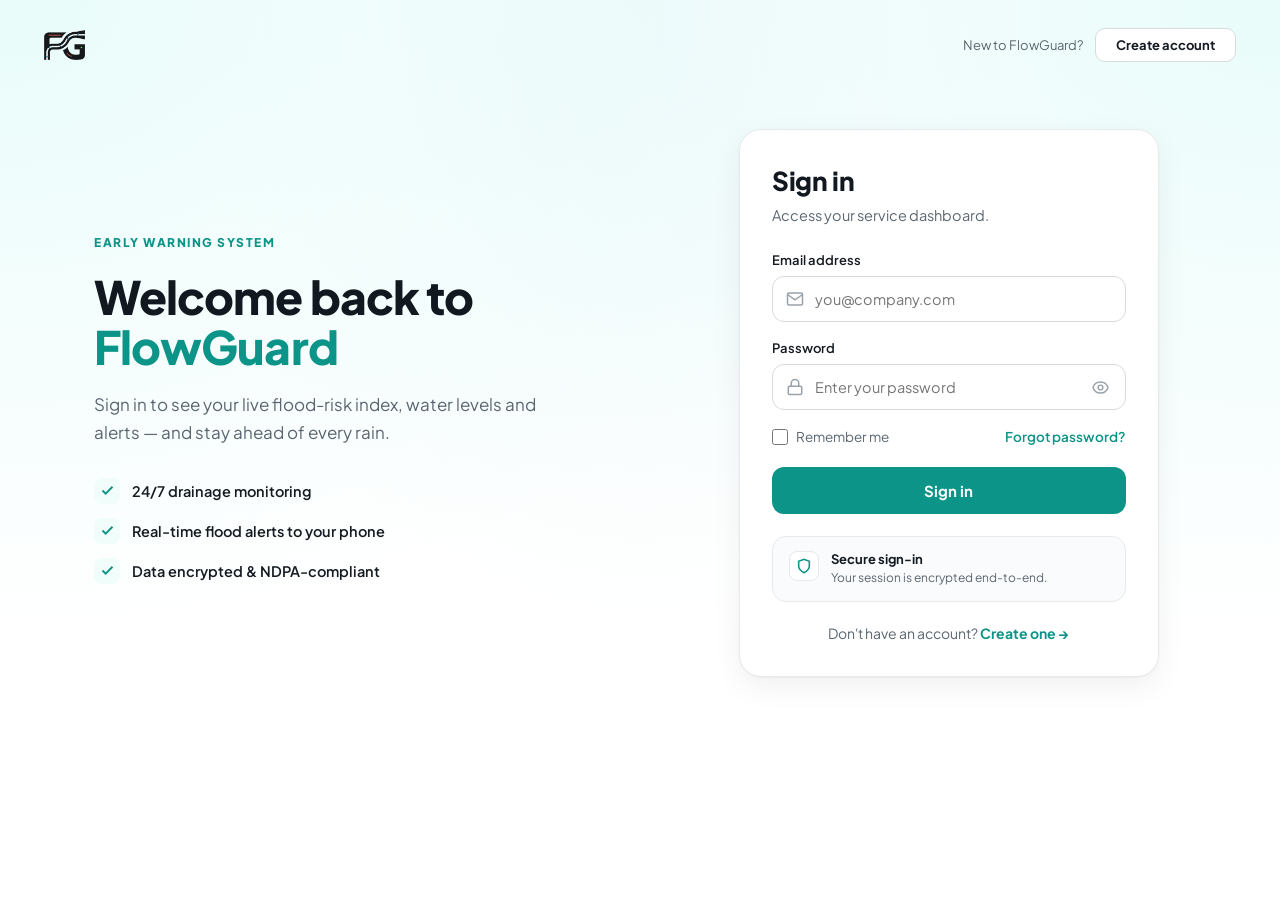
==== field/index.html @ f2ccab37 "Field: proper in-portal modal for add/manage member and job decline (no native prompts)" ====
<!DOCTYPE html>
<html lang="en">
<head>
<meta charset="UTF-8">
<meta name="viewport" content="width=device-width, initial-scale=1.0">
<title>FlowGuard — Service Provider Portal</title>
<meta name="robots" content="noindex">
<link rel="icon" type="image/png" sizes="32x32" href="../favicon-32.png">
<link rel="preconnect" href="https://fonts.googleapis.com">
<link rel="preconnect" href="https://fonts.gstatic.com" crossorigin>
<link href="https://fonts.googleapis.com/css2?family=Space+Grotesk:wght@400;500;600;700&family=Inter:wght@400;450;500;600&display=swap" rel="stylesheet">
<script>
  /* no-flash theme: apply saved/system theme before first paint */
  (function(){try{var t=localStorage.getItem('fg_field_theme')||'system';
    var dark=t==='dark'||(t==='system'&&window.matchMedia('(prefers-color-scheme:dark)').matches);
    document.documentElement.setAttribute('data-theme',dark?'dark':'light');}catch(_){document.documentElement.setAttribute('data-theme','light');}})();
</script>
<style>
  /* ── tokens: identical to the client portal (index.html :root); dark is the field-only addition ── */
  :root[data-theme="light"]{
    --bg:#ffffff;--surface:#ffffff;--surface-2:#f7fafb;--surface-3:#eef3f6;--line:#e2e9ed;--line-2:#d3dde2;
    --ink:#12222b;--ink-2:#4a626d;--ink-3:#6f8794;
    --brand:#0891b2;--brand-2:#06b6d4;--brand-deep:#0e5b6e;--brand-soft:#e0f5fa;
    --ok:#10b981;--ok-bg:#e6f7f1;--warn:#f59e0b;--warn-bg:#fef4e2;--alert:#ef4444;--alert-bg:#fdeceb;--lock:#9fb0bc;
    --r:20px;--rs:13px;--rx:9px;
    --sh:0 2px 4px rgba(18,34,43,.03),0 12px 32px rgba(18,34,43,.06);--sh-sm:0 1px 2px rgba(18,34,43,.05);
    --ff:'Inter',sans-serif;--ff-d:'Space Grotesk',sans-serif;
  }
  :root[data-theme="dark"]{
    --bg:#101216;--surface:#181b20;--surface-2:#121418;--surface-3:#242932;--line:#262a31;--line-2:#333842;
    --ink:#e8f0f3;--ink-2:#9fb4bf;--ink-3:#7f97a5;
    --brand:#0891b2;--brand-2:#06b6d4;--brand-deep:#0e5b6e;--brand-soft:#0d2b33;
    --ok:#10b981;--ok-bg:#0e2b22;--warn:#f59e0b;--warn-bg:#2e2410;--alert:#ef4444;--alert-bg:#2e1613;--lock:#5a6f7c;
    --r:20px;--rs:13px;--rx:9px;
    --sh:0 2px 4px rgba(0,0,0,.2),0 12px 32px rgba(0,0,0,.3);--sh-sm:0 1px 2px rgba(0,0,0,.3);
    --ff:'Inter',sans-serif;--ff-d:'Space Grotesk',sans-serif;
  }
  *{box-sizing:border-box;margin:0;padding:0}
  body{font-family:var(--ff);background:var(--bg);color:var(--ink);-webkit-font-smoothing:antialiased}
  a{color:inherit;text-decoration:none}
  .app{display:grid;grid-template-columns:224px 1fr;min-height:100vh}
  /* ── rail (client portal shell) ── */
  .rail{background:var(--surface);border-right:1px solid var(--line);display:flex;flex-direction:column;padding:20px 14px;gap:4px;position:sticky;top:0;height:100vh;overflow-y:auto;overflow-x:hidden}
  .rail-brand{display:flex;align-items:center;gap:10px;padding:2px 8px 16px}
  .rail-brand .logo{height:30px;width:auto;max-width:44px;object-fit:contain}
  .rail-brand .logo-dark{display:none}
  [data-theme="dark"] .rail-brand .logo-light{display:none}
  [data-theme="dark"] .rail-brand .logo-dark{display:block}
  .rail-brand .brand-name{font-family:var(--ff-d);font-size:16px;font-weight:600;letter-spacing:-.01em}
  .rail-brand .tag{font-size:9.5px;font-weight:700;letter-spacing:.06em;text-transform:uppercase;color:var(--brand);background:var(--brand-soft);padding:2px 6px;border-radius:6px;margin-left:auto}
  .nav-group{display:flex;flex-direction:column;gap:2px;margin-bottom:6px}
  .nav-heading{font-size:11px;font-weight:600;color:var(--ink-3);text-transform:uppercase;letter-spacing:.07em;padding:12px 12px 6px}
  .navbtn{display:flex;align-items:center;gap:12px;width:100%;padding:9px 12px;border-radius:10px;color:var(--ink-2);transition:.13s;cursor:pointer;border:none;background:none;text-align:left;font-family:var(--ff);font-size:13px;font-weight:500}
  .navbtn:hover:not(.locked){background:var(--surface-2);color:var(--ink)}
  .navbtn svg{width:19px;height:19px;flex-shrink:0}
  .navbtn .navlabel{white-space:nowrap}
  .navbtn.on{background:var(--brand);color:#fff}
  .navbtn.locked{color:var(--ink-3);cursor:not-allowed}
  .navbtn .lk{margin-left:auto;color:var(--lock);display:none}
  .navbtn.locked .lk{display:block}
  .rail-foot{margin-top:auto;display:flex;flex-direction:column;gap:4px;padding-top:12px;border-top:1px solid var(--line)}
  .rail-user{display:flex;align-items:center;gap:10px;width:100%;padding:8px 10px;border-radius:10px;border:none;background:none;cursor:pointer;text-align:left}
  .rail-user .me-av{width:32px;height:32px;border-radius:50%;background:var(--brand-deep);color:#fff;display:grid;place-items:center;font-family:var(--ff-d);font-weight:600;font-size:13px;flex-shrink:0}
  .rail-user .who{min-width:0}
  .rail-user .nm{font-size:13px;font-weight:600;color:var(--ink);white-space:nowrap;overflow:hidden;text-overflow:ellipsis}
  .rail-user .org{font-size:11px;color:var(--ink-3);white-space:nowrap;overflow:hidden;text-overflow:ellipsis}
  /* ── main + sticky header ── */
  .main{padding:0 40px 60px;width:100%;min-width:0}
  .top{position:sticky;top:0;z-index:20;display:flex;justify-content:space-between;align-items:center;gap:16px;padding:14px 40px;margin:0 -40px 22px;background:var(--surface);border-bottom:1px solid var(--line);min-height:62px}
  .top h1{font-family:var(--ff-d);font-size:18px;font-weight:600;letter-spacing:-.01em;line-height:1.2}
  .top .sub{color:var(--ink-3);font-size:12px;margin-top:2px}
  .top-actions{display:flex;align-items:center;gap:8px}
  .section-t{display:flex;align-items:center;justify-content:space-between;font-family:var(--ff-d);font-size:15px;font-weight:600;margin:24px 0 12px}
  .section-t:first-child{margin-top:0}
  /* ── buttons ── */
  .btn{display:inline-flex;align-items:center;gap:8px;padding:10px 18px;border:0;border-radius:100px;background:var(--brand);color:#fff;font-family:var(--ff-d);font-weight:600;font-size:14px;cursor:pointer;transition:.15s}
  .btn:hover:not(:disabled){background:var(--brand-deep)}
  .btn.ghost{background:var(--surface);border:1px solid var(--line-2);color:var(--ink-2)}
  .btn.ghost:hover{background:var(--surface-2)}
  .btn.sm{padding:7px 14px;font-size:12px}
  .btn:disabled{opacity:.6;cursor:not-allowed}
  /* ── cards / kpis ── */
  .card{background:var(--surface);border:1px solid var(--line);border-radius:var(--r);box-shadow:var(--sh);padding:22px;margin-bottom:16px}
  .card h3{font-family:var(--ff-d);font-size:16px;font-weight:600;margin-bottom:6px}
  .card p{color:var(--ink-2);font-size:14px;line-height:1.6}
  .kpi-row{display:grid;grid-template-columns:repeat(auto-fit,minmax(210px,1fr));gap:14px;margin-bottom:20px}
  .kpi-c{background:var(--surface);border:1px solid var(--line);border-radius:var(--r);padding:18px 20px;box-shadow:var(--sh-sm)}
  .kpi-top{display:flex;align-items:center;justify-content:space-between;margin-bottom:14px}
  .kpi-c .kl{color:var(--ink-3);font-size:11px;font-weight:600;text-transform:uppercase;letter-spacing:.05em}
  .kpi-ic{width:36px;height:36px;border-radius:10px;background:var(--surface-2);border:1px solid var(--line);display:grid;place-items:center;color:var(--brand);flex-shrink:0}
  .kpi-ic svg{width:18px;height:18px}
  .kpi-c .kn{font-family:var(--ff-d);font-size:34px;font-weight:700;letter-spacing:-.02em;line-height:1}
  .kpi-c .ks{font-size:12px;color:var(--ink-3);margin-top:8px}
  /* ── banner (pending) ── */
  .banner{display:flex;gap:12px;align-items:flex-start;background:var(--warn-bg);color:var(--warn);border:1px solid color-mix(in srgb,var(--warn) 30%,transparent);border-radius:var(--rs);padding:16px 18px;margin-bottom:22px;font-size:14px;line-height:1.5}
  .banner svg{width:20px;height:20px;flex-shrink:0;margin-top:1px}
  .banner b{display:block;margin-bottom:2px;color:var(--ink)}
  /* ── table ── */
  .tbl-wrap{overflow-x:auto;padding:0}
  .tbl{width:100%;border-collapse:collapse;font-size:13px}
  .tbl th{text-align:left;font-size:11px;font-weight:600;letter-spacing:.05em;text-transform:uppercase;color:var(--ink-3);padding:12px 16px;border-bottom:1px solid var(--line);white-space:nowrap}
  .tbl td{padding:13px 16px;border-bottom:1px solid var(--line);vertical-align:middle}
  .tbl tbody tr:last-child td{border-bottom:0}
  .tbl tbody tr.rowlink{cursor:pointer;transition:background .12s}
  .tbl tbody tr.rowlink:hover{background:var(--surface-2)}
  .tbl .nm{font-weight:600;color:var(--ink)}
  .tbl .ref{font-family:ui-monospace,Menlo,monospace;font-size:11px;color:var(--ink-3);margin-top:2px}
  .tbl .tbl-arrow{text-align:right;color:var(--brand);font-weight:600}
  .muted{color:var(--ink-3)}
  /* ── chips / pills ── */
  .chip{display:inline-flex;align-items:center;gap:5px;padding:3px 10px;border-radius:100px;font-size:11px;font-weight:600;white-space:nowrap}
  .chip .d{width:6px;height:6px;border-radius:50%;background:currentColor}
  .chip.ok{background:var(--ok-bg);color:var(--ok)}
  .chip.warn{background:var(--warn-bg);color:var(--warn)}
  .chip.alert{background:var(--alert-bg);color:var(--alert)}
  .chip.info{background:var(--brand-soft);color:var(--brand-deep)}
  .chip.neutral{background:var(--surface-3);color:var(--ink-2)}
  .pri{font-size:10.5px;font-weight:700;text-transform:uppercase;letter-spacing:.4px}
  /* ── segmented filter ── */
  .seg{display:inline-flex;gap:2px;padding:3px;background:var(--bg);border:1px solid var(--line);border-radius:11px;margin-bottom:16px}
  .seg button{border:0;background:transparent;color:var(--ink-3);font-size:13px;font-weight:600;padding:6px 14px;border-radius:8px;cursor:pointer;transition:.12s;font-family:var(--ff);white-space:nowrap}
  .seg button.on{background:var(--surface);color:var(--ink);box-shadow:var(--sh-sm)}
  /* ── empty/error state ── */
  .state{padding:50px 30px;text-align:center;color:var(--ink-3)}
  .state .ic{width:52px;height:52px;border-radius:16px;background:var(--bg);display:grid;place-items:center;margin:0 auto 16px}
  .state .ic svg{width:26px;height:26px;color:var(--ink-3)}
  .state b{display:block;font-family:var(--ff-d);font-size:16px;color:var(--ink);margin-bottom:6px}
  .state p{font-size:13px;max-width:340px;margin:0 auto}
  /* ── job detail bits ── */
  .back{display:inline-flex;align-items:center;gap:6px;font-size:13px;font-weight:600;color:var(--ink-2);cursor:pointer;margin-bottom:14px}
  .kv{display:grid;grid-template-columns:130px 1fr;gap:8px 14px;font-size:14px}
  .kv dt{color:var(--ink-3);font-weight:600;font-size:12px;text-transform:uppercase;letter-spacing:.3px}
  .req{display:inline-flex;align-items:center;gap:5px;font-size:11.5px;font-weight:600;padding:3px 10px;border-radius:100px;margin:4px 5px 0 0}
  .req.ok{color:var(--ok);background:var(--ok-bg)}
  .req.no{color:var(--warn);background:var(--warn-bg)}
  .ev{display:flex;gap:10px;align-items:center;padding:9px 11px;border:1px solid var(--line);border-radius:var(--rx);margin-top:8px;font-size:13px}
  .ev .k{font-weight:600;text-transform:capitalize;color:var(--ink-2)}
  .actions{display:flex;gap:10px;flex-wrap:wrap;margin-top:16px}
  .fld{margin:12px 0}
  .fld label{display:block;font-size:12px;font-weight:600;color:var(--ink-2);margin-bottom:6px}
  .fld input,.fld select,.fld textarea{width:100%;padding:11px 12px;border:1px solid var(--line-2);border-radius:var(--rx);font-family:var(--ff);font-size:14px;background:var(--surface);color:var(--ink)}
  .fld input:focus,.fld select:focus,.fld textarea:focus{outline:none;border-color:var(--brand)}
  .tl{margin-top:6px;border-left:2px solid var(--line);padding-left:14px}
  .tl-i{position:relative;padding:5px 0}
  .tl-i::before{content:'';position:absolute;left:-21px;top:9px;width:9px;height:9px;border-radius:50%;background:var(--brand);border:2px solid var(--surface)}
  .tl-t{font-size:13px;font-weight:600}
  .tl-d{font-size:11px;color:var(--ink-3)}
  .msg{padding:11px 13px;border-radius:var(--rx);font-size:13px;margin:10px 0;display:none}
  .msg.err{background:var(--alert-bg);color:var(--alert);display:block}
  .msg.ok{background:var(--ok-bg);color:var(--ok);display:block}
  /* ── modal ── */
  .mo-back{position:fixed;inset:0;background:rgba(6,12,16,.55);backdrop-filter:blur(2px);display:flex;align-items:center;justify-content:center;z-index:100;padding:20px;animation:mo-fade .15s ease}
  @keyframes mo-fade{from{opacity:0}to{opacity:1}}
  .mo{background:var(--surface);border:1px solid var(--line);border-radius:var(--r);box-shadow:var(--sh);width:100%;max-width:460px;overflow:hidden;animation:mo-pop .18s cubic-bezier(.2,.9,.3,1.2)}
  @keyframes mo-pop{from{transform:translateY(8px) scale(.98);opacity:0}to{transform:none;opacity:1}}
  .mo-h{padding:18px 22px;border-bottom:1px solid var(--line);font-family:var(--ff-d);font-size:16px;font-weight:600;display:flex;align-items:center;justify-content:space-between}
  .mo-h .x{cursor:pointer;color:var(--ink-3);border:0;background:none;font-size:20px;line-height:1;padding:2px 6px;border-radius:8px}
  .mo-h .x:hover{background:var(--surface-2);color:var(--ink)}
  .mo-b{padding:18px 22px}
  .mo-b .fld:first-child{margin-top:0}
  .mo-f{padding:14px 22px;border-top:1px solid var(--line);display:flex;justify-content:flex-end;gap:10px}
  .mob-toggle{display:none}
  @media(max-width:860px){
    .app{grid-template-columns:1fr}
    .rail{position:fixed;left:0;top:0;bottom:0;width:224px;z-index:40;transform:translateX(-100%);transition:transform .25s;box-shadow:var(--sh)}
    .rail.open{transform:translateX(0)}
    .mob-toggle{display:grid;place-items:center;position:fixed;top:14px;right:14px;z-index:50;width:42px;height:42px;border-radius:12px;background:var(--surface);border:1px solid var(--line-2);color:var(--ink);cursor:pointer}
    .mob-toggle svg{width:20px;height:20px}
    .main{padding:0 18px 40px}
    .top{padding:12px 66px 12px 18px;margin:0 -18px 18px}
  }
  @media(max-width:760px){
    .tbl thead{display:none}
    .tbl tr{display:block;padding:14px 16px;border-bottom:1px solid var(--line)}
    .tbl tbody tr:last-child{border-bottom:0}
    .tbl td{display:flex;justify-content:space-between;gap:16px;width:100%;padding:3px 0;border:none}
    .tbl td::before{content:attr(data-label);color:var(--ink-3);font-size:11px;font-weight:600;text-transform:uppercase;letter-spacing:.05em}
    .tbl td:first-child::before{display:none}
    .tbl .tbl-arrow{display:none}
    .kv{grid-template-columns:1fr}
  }
</style>
</head>
<body>
<div class="app" id="app" style="visibility:hidden">
  <nav class="rail" id="rail">
    <div class="rail-brand">
      <img class="logo logo-light" src="../fg-logo-light.png" alt="FlowGuard">
      <img class="logo logo-dark" src="../fg-logo-dark.png" alt="FlowGuard">
      <span class="brand-name">FlowGuard</span>
      <span class="tag">Provider</span>
    </div>
    <nav class="nav-group" id="nav-work"></nav>
    <div class="nav-group"><div class="nav-heading">Account</div><div id="nav-acct"></div></div>
    <div class="rail-foot">
      <button class="navbtn" id="themeBtn"><span id="themeIc"></span><span class="navlabel" id="themeLabel">Theme</span></button>
      <button class="rail-user" id="signout"><span class="me-av" id="meAv">--</span><span class="who"><span class="nm" id="meName">—</span><span class="org" id="meOrg">Sign out</span></span></button>
    </div>
  </nav>
  <button class="mob-toggle" id="mobToggle" aria-label="Menu"><svg viewBox="0 0 24 24" fill="none" stroke="currentColor" stroke-width="2"><path d="M3 12h18M3 6h18M3 18h18"/></svg></button>
  <main class="main" id="view"></main>
</div>

<script>
  var API='https://api.flowguard.ng/api/v1';
  var $=function(id){return document.getElementById(id);};
  function tok(){try{return localStorage.getItem('token');}catch(_){return null;}}
  function esc(v){return String(v==null?'':v).replace(/[&<>"']/g,function(c){return {'&':'&amp;','<':'&lt;','>':'&gt;','"':'&quot;',"'":'&#39;'}[c];});}
  function api(path,method,body){return fetch(API+path,{method:method||'GET',headers:{'Authorization':'Bearer '+tok(),'Content-Type':'application/json'},body:body?JSON.stringify(body):undefined}).then(function(r){return r.json().then(function(j){return {ok:r.ok,status:r.status,j:j};});});}
  function fmtDT(d){return d?new Date(d).toLocaleString('en-GB',{day:'numeric',month:'short',hour:'2-digit',minute:'2-digit'}):'—';}
  function fmtDate(d){return d?new Date(d).toLocaleDateString('en-GB',{day:'numeric',month:'short',year:'numeric'}):'—';}

  /* ── icons ── */
  var IC={
    dashboard:'<path d="M3 9l9-7 9 7v11a2 2 0 01-2 2H5a2 2 0 01-2-2z"/><path d="M9 22V12h6v10"/>',
    jobs:'<path d="M9 11l3 3 8-8"/><path d="M21 12v7a2 2 0 0 1-2 2H5a2 2 0 0 1-2-2V5a2 2 0 0 1 2-2h11"/>',
    properties:'<path d="M3 21h18M5 21V7l7-4 7 4v14M9 21v-4h6v4M9 10h.01M15 10h.01"/>',
    team:'<path d="M17 21v-2a4 4 0 0 0-4-4H5a4 4 0 0 0-4 4v2"/><circle cx="9" cy="7" r="4"/><path d="M23 21v-2a4 4 0 0 0-3-3.87"/>',
    notifications:'<path d="M18 8A6 6 0 0 0 6 8c0 7-3 9-3 9h18s-3-2-3-9"/><path d="M13.7 21a2 2 0 0 1-3.4 0"/>',
    profile:'<path d="M3 21h18M5 21V7l7-4 7 4v14"/><path d="M9 9h.01M9 13h.01M9 17h.01"/>',
    support:'<circle cx="12" cy="12" r="10"/><path d="M9.1 9a3 3 0 0 1 5.8 1c0 2-3 3-3 3"/><path d="M12 17h.01"/>',
    bell:'<path d="M18 8A6 6 0 0 0 6 8c0 7-3 9-3 9h18s-3-2-3-9"/><path d="M13.7 21a2 2 0 0 1-3.4 0"/>',
    clock:'<circle cx="12" cy="12" r="9"/><path d="M12 7v5l3 2"/>',
    check:'<circle cx="12" cy="12" r="10"/><path d="M7.5 12.5l3 3 6-6.5"/>',
    sun:'<circle cx="12" cy="12" r="4"/><path d="M12 2v2M12 20v2M4 12H2M22 12h-2M5 5l1.5 1.5M17.5 17.5L19 19M5 19l1.5-1.5M17.5 6.5L19 5"/>',
    moon:'<path d="M21 12.8A9 9 0 1111.2 3 7 7 0 0021 12.8z"/>',
    auto:'<circle cx="12" cy="12" r="9"/><path d="M12 3a9 9 0 0 1 0 18z" fill="currentColor" stroke="none"/>'
  };
  var LOCK='<svg class="lk" viewBox="0 0 24 24" fill="none" stroke="currentColor" stroke-width="2"><rect x="5" y="11" width="14" height="9" rx="2"/><path d="M8 11V7a4 4 0 0 1 8 0v4"/></svg>';

  /* ── theme (light / dark / system cycle) ── */
  var THEMES=['light','dark','system'];
  function curTheme(){return localStorage.getItem('fg_field_theme')||'system';}
  function applyTheme(){var t=curTheme();var dark=t==='dark'||(t==='system'&&matchMedia('(prefers-color-scheme:dark)').matches);
    document.documentElement.setAttribute('data-theme',dark?'dark':'light');
    var ic=t==='dark'?IC.moon:(t==='light'?IC.sun:IC.auto);
    if($('themeIc'))$('themeIc').innerHTML='<svg viewBox="0 0 24 24" width="19" height="19" fill="none" stroke="currentColor" stroke-width="2" stroke-linecap="round" stroke-linejoin="round">'+ic+'</svg>';
    if($('themeLabel'))$('themeLabel').textContent=t.charAt(0).toUpperCase()+t.slice(1);}
  matchMedia('(prefers-color-scheme:dark)').addEventListener('change',function(){if(curTheme()==='system')applyTheme();});

  /* ── nav ── */
  var NAV_WORK=[['dashboard','Dashboard',false],['jobs','Jobs',false],['properties','Properties',false]];
  var NAV_ACCT=[['team','Team',false],['notifications','Notifications',false],['profile','Profile',true],['support','Support',true]];
  var STATE={locked:true,org:null,user:null,tab:'dashboard'};

  function navBtn(k,label,alwaysOpen,active){
    var locked=STATE.locked&&!alwaysOpen;
    return '<button class="navbtn'+(k===active?' on':'')+(locked?' locked':'')+'" data-tab="'+k+'">'
      +'<svg viewBox="0 0 24 24" fill="none" stroke="currentColor" stroke-width="2" stroke-linecap="round" stroke-linejoin="round">'+IC[k]+'</svg>'
      +'<span class="navlabel">'+label+'</span>'+LOCK+'</button>';
  }
  function renderRail(active){
    $('nav-work').innerHTML=NAV_WORK.map(function(m){return navBtn(m[0],m[1],m[2],active);}).join('');
    $('nav-acct').innerHTML=NAV_ACCT.map(function(m){return navBtn(m[0],m[1],m[2],active);}).join('');
    Array.prototype.forEach.call(document.querySelectorAll('.navbtn[data-tab]'),function(b){
      b.addEventListener('click',function(){ if(b.classList.contains('locked'))return; $('rail').classList.remove('open'); go(b.dataset.tab); });
    });
  }

  /* ── header ── */
  function topBar(title,sub,actions){
    return '<div class="top"><div><h1>'+esc(title)+'</h1>'+(sub?'<div class="sub">'+esc(sub)+'</div>':'')+'</div><div class="top-actions">'+(actions||'')+'</div></div>';
  }

  /* ── empty/error state (client UI.state) ── */
  var STATE_IC={empty:'<path d="M3 7h18M3 12h18M3 17h18"/>',error:'<circle cx="12" cy="12" r="9"/><path d="M12 8v4M12 16h.01"/>',ok:'<path d="M20 6L9 17l-5-5"/>'};
  function stateBox(kind,title,body){return '<div class="card"><div class="state"><div class="ic"><svg viewBox="0 0 24 24" fill="none" stroke="currentColor" stroke-width="2">'+(STATE_IC[kind]||STATE_IC.empty)+'</svg></div><b>'+esc(title)+'</b><p>'+esc(body||'')+'</p></div></div>';}

  /* ── job status pills ── */
  var JT={inspection:'Inspection',drain_cleaning:'Drain cleaning',sensor_maintenance:'Sensor maintenance',repair:'Repair',survey:'Survey',other:'Other'};
  var PR={low:'Low',normal:'Normal',high:'High',urgent:'Urgent'};
  var PRC={low:'var(--ink-3)',normal:'var(--brand)',high:'var(--warn)',urgent:'var(--alert)'};
  var SP_={dispatched:['info','New — respond'],accepted:['info','Accepted'],en_route:['info','En route'],in_progress:['warn','In progress'],completed:['warn','Awaiting verification'],verified:['ok','Verified'],declined:['alert','Declined'],rejected:['alert','Rework needed'],cancelled:['neutral','Cancelled'],draft:['neutral','Draft']};
  function pill(s){var c=SP_[s]||SP_.draft;return '<span class="chip '+c[0]+'"><span class="d"></span>'+c[1]+'</span>';}
  var ACTIVE_ST=['dispatched','accepted','en_route','in_progress','rejected'];

  /* ── router ── */
  var META={dashboard:['Dashboard','Your jobs at a glance'],jobs:['Jobs','Work dispatched to you'],properties:['Properties','Sites assigned to you'],team:['Team','People in your organisation'],notifications:['Notifications','Updates from FlowGuard'],profile:['Profile & company',''],support:['Support','']};
  function go(tab){
    var m=NAV_WORK.concat(NAV_ACCT).filter(function(x){return x[0]===tab;})[0];
    if(!m){tab='dashboard';m=NAV_WORK[0];}
    if(STATE.locked && !m[2]) tab='profile';
    STATE.tab=tab; renderRail(tab);
    if(tab==='dashboard')return renderDashboard();
    if(tab==='jobs')return renderJobs();
    if(tab==='properties')return renderProperties();
    if(tab==='profile')return renderProfile();
    if(tab==='support')return renderSupport();
    if(tab==='team')return renderTeam();
    if(tab==='notifications')return renderNotifications();
    var t=META[tab]||[tab,''];
    $('view').innerHTML=topBar(t[0],t[1])+stateBox('empty',t[0]+' coming soon','');
  }

  function pendingBanner(){
    if(!STATE.locked)return '';
    var rejected=STATE.org&&STATE.org.status==='rejected';
    return '<div class="banner"><svg viewBox="0 0 24 24" fill="none" stroke="currentColor" stroke-width="2" stroke-linecap="round"><circle cx="12" cy="12" r="9"/><path d="M12 7v5l3 2"/></svg><div>'
      +(rejected?'<b>Your application was not approved.</b>We\'ve emailed you the reason — update your details and re-submit from your Profile.'
        :'<b>Your account is under review.</b>You\'ll get full access once FlowGuard approves your organisation. Meanwhile you can complete your profile and submit for verification.')
      +'</div></div>';
  }

  /* ── DASHBOARD ── */
  function kpi(label,value,sub,icon){
    return '<div class="kpi-c"><div class="kpi-top"><span class="kl">'+esc(label)+'</span><span class="kpi-ic"><svg viewBox="0 0 24 24" fill="none" stroke="currentColor" stroke-width="1.9" stroke-linecap="round" stroke-linejoin="round">'+icon+'</svg></span></div>'
      +'<div class="kn">'+value+'</div><div class="ks">'+esc(sub||'')+'</div></div>';
  }
  function renderDashboard(){
    var name=(STATE.user&&(STATE.user.full_name||STATE.user.email)||'').split(' ')[0]||'there';
    var hr=new Date().getHours(), greet=hr<12?'Good morning':hr<18?'Good afternoon':'Good evening';
    $('view').innerHTML=topBar(greet+', '+name,(STATE.org&&STATE.org.name)||'Service Provider',
      '<button class="btn sm" onclick="go(\'jobs\')">View jobs</button>')
      +pendingBanner()+'<div id="dash"></div>';
    if(STATE.locked){$('dash').innerHTML=stateBox('empty','Nothing to do yet','Once FlowGuard approves your organisation, dispatched jobs and assigned properties will show here.');return;}
    $('dash').innerHTML=stateBox('empty','Loading…','');
    Promise.all([api('/jobs'),api('/service-providers/me/properties')]).then(function(r){
      var jobs=(r[0].ok&&r[0].j.data)||[]; var props=(r[1].ok&&r[1].j.data)||[];
      var open=jobs.filter(function(j){return ACTIVE_ST.indexOf(j.status)>-1;});
      var awaiting=jobs.filter(function(j){return j.status==='completed';});
      var verified=jobs.filter(function(j){return j.status==='verified';});
      var needAction=jobs.filter(function(j){return j.status==='dispatched'||j.status==='rejected';});
      var html='<div class="kpi-row">'
        +kpi('Open jobs',open.length,open.length?'In progress or awaiting you':'All clear',IC.jobs)
        +kpi('Awaiting verification',awaiting.length,'Submitted to FlowGuard',IC.clock)
        +kpi('Assigned properties',props.length,'Sites you cover',IC.properties)
        +kpi('Verified',verified.length,'Completed & signed off',IC.check)
        +'</div>';
      html+='<div class="section-t">Needs your attention</div>';
      if(!needAction.length){ html+=stateBox('ok','You\'re all caught up','No jobs are waiting on a response right now.'); }
      else{
        html+='<div class="card tbl-wrap"><table class="tbl"><thead><tr><th>Job</th><th>Property</th><th>Status</th><th>SLA due</th><th></th></tr></thead><tbody>'
          +needAction.map(function(j){return '<tr class="rowlink" data-id="'+j.id+'"><td><div class="nm">'+esc(j.title)+'</div><div class="ref">'+esc(j.reference||'')+'</div></td>'
            +'<td data-label="Property" class="muted">'+esc(j.property_name||'—')+'</td>'
            +'<td data-label="Status">'+pill(j.status)+'</td>'
            +'<td data-label="SLA due" class="muted">'+(j.sla_due_at?fmtDate(j.sla_due_at):'—')+'</td><td class="tbl-arrow">→</td></tr>';}).join('')
          +'</tbody></table></div>';
      }
      $('dash').innerHTML=html;
      Array.prototype.forEach.call($('dash').querySelectorAll('.rowlink'),function(row){row.addEventListener('click',function(){openJob(row.dataset.id);});});
    });
  }

  /* ── JOBS ── */
  var JOB_FILTER='active';
  var FBUCKET={active:ACTIVE_ST,completed:['completed'],verified:['verified']};
  function renderJobs(){
    var tabs=[['active','Active'],['completed','Submitted'],['verified','Verified']];
    $('view').innerHTML=topBar('Jobs','Work dispatched to you by FlowGuard')
      +'<div class="seg" id="jchips">'+tabs.map(function(t){return '<button class="'+(t[0]===JOB_FILTER?'on':'')+'" data-s="'+t[0]+'">'+t[1]+'</button>';}).join('')+'</div><div id="jlist">'+stateBox('empty','Loading…','')+'</div>';
    $('jchips').addEventListener('click',function(e){var b=e.target.closest('button');if(!b)return;JOB_FILTER=b.dataset.s;renderJobs();});
    api('/jobs').then(function(res){
      var el=$('jlist');
      if(!res.ok){el.innerHTML=stateBox('error',"Couldn't load jobs",(res.j&&res.j.error)||'Please try again.');return;}
      var rows=((res.j&&res.j.data)||[]).filter(function(r){return (FBUCKET[JOB_FILTER]||[]).indexOf(r.status)>-1;});
      if(!rows.length){el.innerHTML=stateBox('empty','No jobs here',JOB_FILTER==='active'?'New jobs FlowGuard dispatches to you will appear here.':'Nothing in this view yet.');return;}
      el.innerHTML='<div class="card tbl-wrap"><table class="tbl"><thead><tr><th>Job</th><th>Property</th><th>Priority</th><th>Status</th><th>SLA due</th><th></th></tr></thead><tbody>'
        +rows.map(function(j){var pr=PR[j.priority]?'<span class="pri" style="color:'+PRC[j.priority]+'">'+PR[j.priority]+'</span>':'—';
          return '<tr class="rowlink" data-id="'+j.id+'"><td><div class="nm">'+esc(j.title)+'</div><div class="ref">'+esc(j.reference||'')+' · '+esc(JT[j.job_type]||j.job_type)+'</div></td>'
            +'<td data-label="Property" class="muted">'+esc(j.property_name||'—')+'</td>'
            +'<td data-label="Priority">'+pr+'</td>'
            +'<td data-label="Status">'+pill(j.status)+'</td>'
            +'<td data-label="SLA due" class="muted">'+(j.sla_due_at?fmtDate(j.sla_due_at):'—')+'</td>'
            +'<td class="tbl-arrow">→</td></tr>';}).join('')+'</tbody></table></div>';
      Array.prototype.forEach.call(el.querySelectorAll('.rowlink'),function(r){r.addEventListener('click',function(){openJob(r.dataset.id);});});
    });
  }

  /* ── JOB DETAIL ── */
  function openJob(id){
    $('view').innerHTML=topBar('Job','')+stateBox('empty','Loading…','');
    api('/jobs/'+id).then(function(res){
      if(!res.ok||!res.j.success){$('view').innerHTML=topBar('Job','')+stateBox('error',"Couldn't load this job",(res.j&&res.j.error)||'');return;}
      var j=res.j.data;
      var have={};(j.evidence||[]).forEach(function(e){if(e.evidence_key)have[e.evidence_key]=1;});
      var reqs=Array.isArray(j.required_evidence)?j.required_evidence:[];
      var reqHtml=reqs.length?reqs.map(function(r){return '<span class="req '+(have[r.key]?'ok':'no')+'">'+(have[r.key]?'✓':'○')+' '+esc(r.label||r.key)+'</span>';}).join(''):'<span class="tl-d">No specific evidence required.</span>';
      var evHtml=(j.evidence||[]).map(function(e){return '<div class="ev"><span class="k">'+esc(e.kind)+'</span><span style="flex:1;color:var(--ink-2)">'+esc(e.caption||e.evidence_key||'—')+'</span>'+(e.file_url?'<a href="'+esc(e.file_url)+'" target="_blank" rel="noopener" style="color:var(--brand-deep);font-weight:700">Open</a>':'')+((e.lat!=null&&e.lng!=null)?'<span class="tl-d">'+Number(e.lat).toFixed(3)+','+Number(e.lng).toFixed(3)+'</span>':'')+'</div>';}).join('')||'<div class="tl-d" style="margin-top:6px">Nothing uploaded yet.</div>';
      var LB={created:'Created',dispatched:'Dispatched to you',accepted:'Accepted',declined:'Declined',en_route:'En route',started:'Work started',completed:'Marked complete',verified:'Verified by FlowGuard',rejected:'Returned for rework',cancelled:'Cancelled',evidence_added:'Evidence added',note:'Note'};
      var tl=(j.events||[]).map(function(e){return '<div class="tl-i"><div class="tl-t">'+esc(LB[e.event_type]||e.event_type)+(e.note?' — '+esc(e.note):'')+'</div><div class="tl-d">'+fmtDT(e.created_at)+'</div></div>';}).join('')||'<div class="tl-d">No activity yet.</div>';
      var canEvidence=['accepted','en_route','in_progress'].indexOf(j.status)>-1;
      $('view').innerHTML=topBar('Job',esc(j.reference||''))
        +'<div class="back" id="jback">‹ Back to jobs</div>'
        +'<div class="card"><div style="display:flex;align-items:flex-start;gap:12px;margin-bottom:16px"><div style="flex:1"><h3 style="font-size:18px">'+esc(j.title)+'</h3><div class="ref">'+esc(j.reference||'')+' · '+esc(JT[j.job_type]||j.job_type)+'</div></div>'+pill(j.status)+'</div>'
        +'<div class="msg" id="jmsg"></div>'
        +'<dl class="kv"><dt>Priority</dt><dd>'+esc(PR[j.priority]||j.priority)+'</dd>'
        +'<dt>Property</dt><dd>'+esc(j.property_name||'—')+(j.property_address?(' · '+esc(j.property_address)):'')+'</dd>'
        +'<dt>Scheduled</dt><dd>'+fmtDT(j.scheduled_for)+'</dd><dt>SLA due</dt><dd>'+fmtDT(j.sla_due_at)+'</dd>'
        +(j.description?'<dt>Details</dt><dd>'+esc(j.description)+'</dd>':'')
        +(j.reject_reason?'<dt>Rework</dt><dd style="color:var(--warn)">'+esc(j.reject_reason)+'</dd>':'')+'</dl>'
        +'<div style="margin-top:16px"><dt style="color:var(--ink-3);font-weight:600;font-size:12px;text-transform:uppercase;letter-spacing:.3px;margin-bottom:6px">Required evidence</dt>'+reqHtml+'</div>'
        +(canEvidence?'<div id="evForm"></div>':'')
        +'<div style="margin-top:16px"><dt style="color:var(--ink-3);font-weight:600;font-size:12px;text-transform:uppercase;letter-spacing:.3px;margin-bottom:6px">Uploaded</dt>'+evHtml+'</div>'
        +'<div class="actions" id="jactions"></div></div>'
        +'<div class="card"><h3 style="font-size:15px">Activity</h3><div class="tl">'+tl+'</div></div>';
      $('jback').addEventListener('click',function(){go('jobs');});
      if(canEvidence)renderEvidenceForm(j);
      renderActions(j);
    });
  }

  function msg(t,cls){var m=$('jmsg');if(!m)return;m.className='msg '+cls;m.textContent=t;}
  function act(j,path,body){
    return api('/jobs/'+j.id+path,'POST',body||{}).then(function(res){
      if(res.ok&&res.j.success){openJob(j.id);}
      else if(res.status===422&&res.j.missing){msg('Add these first: '+res.j.missing.join(', '),'err');}
      else{msg((res.j&&res.j.error)||'Action failed','err');}
    }).catch(function(){msg('Network error — try again','err');});
  }
  function renderActions(j){
    var a=$('jactions');if(!a)return;var b=[];
    if(j.status==='dispatched'){b.push('<button class="btn" id="a-accept">Accept job</button>');b.push('<button class="btn ghost" id="a-decline">Decline</button>');}
    else if(j.status==='accepted'){b.push('<button class="btn" id="a-enroute">On my way</button>');b.push('<button class="btn ghost" id="a-start">Start work</button>');}
    else if(j.status==='en_route'){b.push('<button class="btn" id="a-start">Start work</button>');}
    else if(j.status==='in_progress'){b.push('<button class="btn" id="a-complete">Mark complete</button>');}
    a.innerHTML=b.join('');
    var bind=function(id,fn){var el=$(id);if(el)el.addEventListener('click',fn);};
    bind('a-accept',function(){$('a-accept').disabled=true;act(j,'/accept');});
    bind('a-enroute',function(){act(j,'/en-route');});
    bind('a-start',function(){act(j,'/start');});
    bind('a-complete',function(){$('a-complete').disabled=true;act(j,'/complete');});
    bind('a-decline',function(){
      modal('Decline job',
        '<div class="msg" id="mo-msg"></div><div class="fld"><label>Reason</label><textarea id="mo-reason" rows="3" placeholder="Let FlowGuard know why — this is shared with them."></textarea></div>',
        [{label:'Cancel',cls:'ghost',onClick:closeModal},
         {label:'Decline job',cls:'',onClick:function(btn){var r=$('mo-reason').value.trim();if(!r)return moErr('Add a brief reason');btn.disabled=true;closeModal();act(j,'/decline',{reason:r});}}]);
    });
  }
  var _evFile=null; // downscaled data-URL of a chosen photo
  function downscale(file,cb){
    var img=new Image(),rd=new FileReader();
    rd.onload=function(){img.onload=function(){
      var max=1600,w=img.width,h=img.height;
      if(w>max||h>max){var s=Math.min(max/w,max/h);w=Math.round(w*s);h=Math.round(h*s);}
      var c=document.createElement('canvas');c.width=w;c.height=h;
      c.getContext('2d').drawImage(img,0,0,w,h);
      try{cb(c.toDataURL('image/jpeg',0.82));}catch(_){cb(null);}
    };img.onerror=function(){cb(null);};img.src=rd.result;};
    rd.onerror=function(){cb(null);};rd.readAsDataURL(file);
  }
  function renderEvidenceForm(j){
    _evFile=null;
    var host=$('evForm');if(!host)return;
    host.innerHTML='<div class="card" style="background:var(--surface-2);margin-top:16px;box-shadow:none"><h3 style="font-size:14px">Add evidence</h3>'
      +'<div class="fld"><label>What is it</label><select id="ev-key"><option value="">General note / photo</option>'
      +(Array.isArray(j.required_evidence)?j.required_evidence.map(function(r){return '<option value="'+esc(r.key)+'" data-kind="'+esc(r.kind||'photo')+'">'+esc(r.label||r.key)+'</option>';}).join(''):'')+'</select></div>'
      +'<div class="fld"><label>Type</label><select id="ev-kind"><option value="photo">Photo</option><option value="note">Note</option><option value="document">Document</option><option value="video">Video</option><option value="signature">Signature</option><option value="gps">GPS check-in</option></select></div>'
      +'<div class="fld" id="ev-photo-wrap"><label>Photo</label><input id="ev-file" type="file" accept="image/*" capture="environment"><div id="ev-prev" style="margin-top:8px"></div></div>'
      +'<div class="fld"><label>Caption / note</label><input id="ev-cap" placeholder="Short description"></div>'
      +'<div class="fld" id="ev-url-wrap"><label>Or paste a file link (optional)</label><input id="ev-url" placeholder="https://…"></div>'
      +'<div class="actions"><button class="btn ghost" id="ev-gps">Use my location</button><button class="btn" id="ev-add">Add evidence</button></div></div>';
    var syncType=function(){var k=$('ev-kind').value;
      $('ev-photo-wrap').style.display=(k==='photo'||k==='signature')?'block':'none';
      $('ev-url-wrap').style.display=(k==='note'||k==='gps')?'none':'block';};
    $('ev-key').addEventListener('change',function(){var o=this.options[this.selectedIndex];if(o&&o.dataset.kind)$('ev-kind').value=o.dataset.kind;syncType();});
    $('ev-kind').addEventListener('change',syncType);syncType();
    $('ev-file').addEventListener('change',function(){
      var f=this.files&&this.files[0];_evFile=null;$('ev-prev').innerHTML='';
      if(!f)return;
      if(f.size>25*1024*1024){msg('That image is too large','err');this.value='';return;}
      $('ev-prev').innerHTML='<span class="tl-d">Processing…</span>';
      downscale(f,function(dataUrl){if(!dataUrl){$('ev-prev').innerHTML='<span class="tl-d">Couldn\'t read that image</span>';return;}
        _evFile=dataUrl;$('ev-prev').innerHTML='<img src="'+dataUrl+'" style="max-width:180px;border-radius:10px;border:1px solid var(--line)">';});
    });
    $('ev-gps').addEventListener('click',function(){
      if(!navigator.geolocation){msg('Location not available on this device','err');return;}
      $('ev-gps').disabled=true;$('ev-gps').textContent='Locating…';
      navigator.geolocation.getCurrentPosition(function(p){act(j,'/evidence',{kind:'gps',evidence_key:($('ev-key').value||'gps'),caption:'On-site GPS check-in',lat:p.coords.latitude,lng:p.coords.longitude});},
        function(){msg('Couldn\'t get your location','err');$('ev-gps').disabled=false;$('ev-gps').textContent='Use my location';});
    });
    $('ev-add').addEventListener('click',function(){
      var kind=$('ev-kind').value,cap=$('ev-cap').value.trim(),url=$('ev-url').value.trim(),key=$('ev-key').value||null;
      var hasPhoto=(kind==='photo'||kind==='signature')&&_evFile;
      if(kind==='note'&&!cap){msg('Add a note','err');return;}
      if(kind!=='note'&&kind!=='gps'&&!hasPhoto&&!url&&!cap){msg('Take a photo, paste a link, or add a caption','err');return;}
      $('ev-add').disabled=true;$('ev-add').textContent='Uploading…';
      act(j,'/evidence',{kind:kind,evidence_key:key,caption:cap||null,file_url:url||null,file_data:hasPhoto?_evFile:null});
    });
  }

  /* ── PROPERTIES ── */
  function renderProperties(){
    $('view').innerHTML=topBar('Properties','Sites FlowGuard has assigned to you')+'<div id="plist">'+stateBox('empty','Loading…','')+'</div>';
    api('/service-providers/me/properties').then(function(res){
      var el=$('plist');
      if(!res.ok){el.innerHTML=stateBox('error',"Couldn't load properties",(res.j&&res.j.error)||'');return;}
      var rows=(res.j&&res.j.data)||[];
      if(!rows.length){el.innerHTML=stateBox('empty','No properties assigned yet','FlowGuard assigns properties to you when they dispatch a job there.');return;}
      el.innerHTML='<div class="card tbl-wrap"><table class="tbl"><thead><tr><th>Property</th><th>Location</th><th>Type</th></tr></thead><tbody>'
        +rows.map(function(p){var loc=[p.city,p.state].filter(Boolean).join(', ')||'—';var ptype=p.property_type?esc(String(p.property_type).replace(/_/g,' ')):'—';
          return '<tr><td><div class="nm">'+esc(p.property_name||p.property_id)+'</div></td><td data-label="Location" class="muted">'+esc(loc)+'</td><td data-label="Type" class="muted">'+ptype+'</td></tr>';}).join('')
        +'</tbody></table></div>';
    });
  }

  /* ── PROFILE ── */
  function renderSupport(){
    $('view').innerHTML=topBar('Support','')+'<div class="card"><h3>We\'re here to help</h3><p>Email <a href="mailto:info@flowguard.ng" style="color:var(--brand-deep);font-weight:600">info@flowguard.ng</a> or call <b>0905 692 5668</b>. For anything about a specific job, mention its reference (e.g. JOB-2026-000101).</p></div>';
  }

  /* ── TEAM ── */
  var SPROLE={owner_admin:['info','Admin'],supervisor:['neutral','Supervisor'],field_technician:['neutral','Technician']};
  function isAdmin(){return STATE.user&&STATE.user.sp_role==='owner_admin';}
  function canInvite(){return STATE.user&&['owner_admin','supervisor'].indexOf(STATE.user.sp_role)>-1;}
  function renderTeam(){
    var actions=canInvite()?'<button class="btn sm" id="team-invite">+ Add member</button>':'';
    $('view').innerHTML=topBar('Team','People in your organisation',actions)+'<div id="tlist">'+stateBox('empty','Loading…','')+'</div>';
    var iv=$('team-invite');if(iv)iv.addEventListener('click',inviteMember);
    api('/service-providers/me/members').then(function(res){
      var el=$('tlist');
      if(!res.ok){el.innerHTML=stateBox('error',"Couldn't load team",(res.j&&res.j.error)||'');return;}
      var rows=(res.j&&res.j.data)||[];
      el.innerHTML='<div class="card tbl-wrap"><table class="tbl"><thead><tr><th>Member</th><th>Role</th><th>Status</th>'+(isAdmin()?'<th></th>':'')+'</tr></thead><tbody>'
        +rows.map(function(m){
          var role=SPROLE[m.sp_role]||['neutral',m.sp_role||'member'];
          var st=m.is_active?(m.email_verified?['ok','Active']:['warn','Invited']):['alert','Deactivated'];
          var me=m.id===(STATE.user&&STATE.user.id);
          var ctl=isAdmin()&&!me?'<td class="tbl-arrow"><button class="btn ghost sm" data-edit="'+m.id+'">Manage</button></td>':(isAdmin()?'<td class="muted" style="text-align:right">You</td>':'');
          return '<tr><td><div class="nm">'+esc(m.full_name||'—')+'</div><div class="ref" style="font-family:var(--ff)">'+esc(m.email)+'</div></td>'
            +'<td data-label="Role"><span class="chip '+role[0]+'">'+role[1]+'</span></td>'
            +'<td data-label="Status"><span class="chip '+st[0]+'"><span class="d"></span>'+st[1]+'</span></td>'+ctl+'</tr>';
        }).join('')+'</tbody></table></div>';
      Array.prototype.forEach.call(el.querySelectorAll('[data-edit]'),function(b){b.addEventListener('click',function(){manageMember(rows.filter(function(x){return x.id==b.dataset.edit;})[0]);});});
    });
  }
  /* ── reusable modal ── */
  function closeModal(){var m=$('mo-root');if(m)m.remove();}
  function modal(title,bodyHtml,buttons){
    closeModal();
    var back=document.createElement('div');back.className='mo-back';back.id='mo-root';
    back.innerHTML='<div class="mo"><div class="mo-h"><span>'+esc(title)+'</span><button class="x" data-x>&times;</button></div>'
      +'<div class="mo-b">'+bodyHtml+'</div><div class="mo-f" id="mo-foot"></div></div>';
    document.body.appendChild(back);
    back.addEventListener('mousedown',function(e){if(e.target===back)closeModal();});
    back.querySelector('[data-x]').addEventListener('click',closeModal);
    var foot=back.querySelector('#mo-foot');
    (buttons||[]).forEach(function(b){var el=document.createElement('button');el.className='btn'+(b.cls?' '+b.cls:'');el.textContent=b.label;el.addEventListener('click',function(){b.onClick(el);});foot.appendChild(el);});
    var first=back.querySelector('input,select,textarea');if(first)first.focus();
    return back;
  }
  function moErr(t){var m=$('mo-msg');if(m){m.className='msg err';m.textContent=t;}}

  var ROLE_OPTS='<option value="field_technician">Field technician</option><option value="supervisor">Supervisor</option>';
  function inviteMember(){
    var adminOpt=isAdmin()?'<option value="owner_admin">Admin</option>':'';
    modal('Add team member',
      '<div class="msg" id="mo-msg"></div>'
      +'<div class="fld"><label>Full name</label><input id="mo-name" placeholder="e.g. Chidi Okafor"></div>'
      +'<div class="fld"><label>Work email</label><input id="mo-email" type="email" placeholder="name@company.com"></div>'
      +'<div class="fld"><label>Role</label><select id="mo-role">'+ROLE_OPTS+adminOpt+'</select></div>'
      +'<p class="tl-d" style="margin-top:4px">They\'ll get an email with a link to set their password and sign in.</p>',
      [{label:'Cancel',cls:'ghost',onClick:closeModal},
       {label:'Send invite',onClick:function(btn){
         var name=$('mo-name').value.trim(),email=$('mo-email').value.trim(),role=$('mo-role').value;
         if(name.length<2)return moErr('Enter their full name');
         if(!/^[^@\s]+@[^@\s]+\.[^@\s]+$/.test(email))return moErr('Enter a valid email');
         btn.disabled=true;btn.textContent='Sending…';
         api('/service-providers/me/members','POST',{full_name:name,email:email,sp_role:role}).then(function(res){
           if(res.ok&&res.j.success){closeModal();renderTeam();}
           else{moErr((res.j&&res.j.error)||'Could not add member');btn.disabled=false;btn.textContent='Send invite';}
         });
       }}]);
  }
  function manageMember(m){
    if(!m)return;
    var cur=m.sp_role;
    modal('Manage '+(m.full_name||m.email),
      '<div class="msg" id="mo-msg"></div>'
      +'<div class="fld"><label>Role</label><select id="mo-role"><option value="field_technician"'+(cur==='field_technician'?' selected':'')+'>Field technician</option>'
        +'<option value="supervisor"'+(cur==='supervisor'?' selected':'')+'>Supervisor</option>'
        +'<option value="owner_admin"'+(cur==='owner_admin'?' selected':'')+'>Admin</option></select></div>'
      +'<p class="tl-d" style="margin-top:4px">'+esc(m.email)+'</p>',
      [{label:'Remove from team',cls:'ghost',onClick:function(btn){
          btn.disabled=true;
          api('/service-providers/me/members/'+m.id,'DELETE').then(function(res){
            if(res.ok&&res.j.success){closeModal();renderTeam();}else{moErr((res.j&&res.j.error)||'Failed');btn.disabled=false;}
          });
        }},
       {label:'Save',onClick:function(btn){
          var role=$('mo-role').value;btn.disabled=true;btn.textContent='Saving…';
          api('/service-providers/me/members/'+m.id,'PUT',{sp_role:role}).then(function(res){
            if(res.ok&&res.j.success){closeModal();renderTeam();}else{moErr((res.j&&res.j.error)||'Failed');btn.disabled=false;btn.textContent='Save';}
          });
        }}]);
  }

  /* ── NOTIFICATIONS ── */
  function renderNotifications(){
    $('view').innerHTML=topBar('Notifications','Updates from FlowGuard',
      '<button class="btn ghost sm" id="ntf-readall">Mark all read</button>')+'<div id="nlist">'+stateBox('empty','Loading…','')+'</div>';
    $('ntf-readall').addEventListener('click',function(){api('/notifications/read-all','PUT',{}).then(renderNotifications);});
    api('/notifications').then(function(res){
      var el=$('nlist');
      if(!res.ok){el.innerHTML=stateBox('error',"Couldn't load notifications",(res.j&&res.j.error)||'');return;}
      var rows=(res.j&&res.j.data)||[];
      if(!rows.length){el.innerHTML=stateBox('empty','No notifications','Job dispatches, verifications and updates from FlowGuard will show up here.');return;}
      var TC={success:'ok',error:'alert',warning:'warn',info:'info'};
      el.innerHTML='<div class="card" style="padding:0">'+rows.map(function(n){
        return '<div style="display:flex;gap:12px;align-items:flex-start;padding:14px 18px;border-bottom:1px solid var(--line);'+(n.is_read?'':'background:var(--surface-2)')+'">'
          +'<span class="chip '+(TC[n.type]||'neutral')+'" style="margin-top:2px"><span class="d"></span></span>'
          +'<div style="flex:1;min-width:0"><div style="font-weight:600;font-size:14px">'+esc(n.title||'')+'</div>'
          +(n.message?'<div class="muted" style="font-size:13px;margin-top:2px">'+esc(n.message)+'</div>':'')
          +'<div class="tl-d" style="margin-top:3px">'+fmtDT(n.created_at)+'</div></div></div>';
      }).join('')+'</div>';
      // mark all as read on view (best-effort)
      api('/notifications/read-all','PUT',{});
    });
  }

  /* ── COMPANY PROFILE (editable) ── */
  function svc(list){return (list&&list.length)?list.map(function(s){return '<span class="chip neutral">'+esc(String(s).replace(/_/g,' '))+'</span>';}).join(' '):'—';}
  function renderProfile(){
    var o=STATE.org||{};
    var st=({active:['ok','Active'],pending:['warn','Under review'],rejected:['alert','Not approved'],suspended:['neutral','Suspended']})[o.status]||['neutral',o.status||'—'];
    var pendingSubmit=o.status==='pending'&&!o.verification_submitted_at;
    var editable=isAdmin();
    var actions=editable?'<button class="btn ghost sm" id="prof-edit">Edit</button>':'';
    $('view').innerHTML=topBar('Company profile',(STATE.org&&STATE.org.name)||'',actions)+pendingBanner()
      +'<div class="card"><div style="display:flex;align-items:center;gap:14px;margin-bottom:18px">'
        +'<span class="me-av" style="width:52px;height:52px;font-size:18px;border-radius:14px;background:var(--brand-soft);color:var(--brand-deep)">'+esc((o.name||'F').slice(0,2).toUpperCase())+'</span>'
        +'<div><div style="font-family:var(--ff-d);font-size:20px;font-weight:700">'+esc(o.name||'Your organisation')+'</div>'
        +'<span class="chip '+st[0]+'"><span class="d"></span>'+st[1]+'</span></div></div>'
      +'<dl class="kv"><dt>Contact person</dt><dd>'+esc(o.contact_person||'—')+'</dd>'
      +'<dt>Email</dt><dd>'+esc(o.email||'—')+'</dd><dt>Phone</dt><dd>'+esc(o.phone||'—')+'</dd>'
      +'<dt>Coverage area</dt><dd>'+esc(o.coverage_area||'—')+'</dd>'
      +'<dt>Services</dt><dd>'+svc(o.service_types)+'</dd>'
      +'<dt>Member since</dt><dd>'+fmtDate(o.created_at)+'</dd></dl>'
      +(pendingSubmit?'<div class="actions"><button class="btn" id="submitVerify">Submit for verification</button></div>'
        :(o.status==='pending'?'<p style="margin-top:14px;color:var(--warn)">Submitted — awaiting FlowGuard review.</p>':''))
      +'</div>';
    var sv=$('submitVerify');if(sv)sv.addEventListener('click',function(){sv.disabled=true;sv.textContent='Submitting…';
      api('/service-providers/me/submit-verification','POST',{}).then(function(){STATE.org.verification_submitted_at=new Date().toISOString();renderProfile();});});
    var ed=$('prof-edit');if(ed)ed.addEventListener('click',editProfile);
  }
  function editProfile(){
    var o=STATE.org||{};
    var SERVICES=['inspection','drain_cleaning','sensor_maintenance','repair','survey','other'];
    var chosen=o.service_types||[];
    $('view').innerHTML=topBar('Edit company profile',o.name||'')
      +'<div class="card"><div class="msg" id="pmsg"></div>'
      +'<div class="fld"><label>Organisation name</label><input id="p-name" value="'+esc(o.name||'')+'"></div>'
      +'<div class="fld"><label>Contact person</label><input id="p-person" value="'+esc(o.contact_person||'')+'"></div>'
      +'<div class="fld"><label>Phone</label><input id="p-phone" value="'+esc(o.phone||'')+'"></div>'
      +'<div class="fld"><label>Coverage area</label><input id="p-cov" value="'+esc(o.coverage_area||'')+'"></div>'
      +'<div class="fld"><label>Services offered</label><div id="p-svc" style="display:flex;flex-wrap:wrap;gap:8px">'
        +SERVICES.map(function(s){var on=chosen.indexOf(s)>-1;return '<button type="button" class="chip '+(on?'info':'neutral')+'" data-svc="'+s+'" data-on="'+(on?'1':'0')+'" style="cursor:pointer;border:1px solid var(--line-2)">'+esc(s.replace(/_/g,' '))+'</button>';}).join('')+'</div></div>'
      +'<div class="actions"><button class="btn ghost" id="p-cancel">Cancel</button><button class="btn" id="p-save">Save changes</button></div></div>';
    Array.prototype.forEach.call(document.querySelectorAll('#p-svc [data-svc]'),function(b){b.addEventListener('click',function(){var on=b.dataset.on==='1';b.dataset.on=on?'0':'1';b.className='chip '+(on?'neutral':'info');b.style.border='1px solid var(--line-2)';b.style.cursor='pointer';});});
    $('p-cancel').addEventListener('click',renderProfile);
    $('p-save').addEventListener('click',function(){
      var svcs=[];Array.prototype.forEach.call(document.querySelectorAll('#p-svc [data-svc]'),function(b){if(b.dataset.on==='1')svcs.push(b.dataset.svc);});
      var body={name:$('p-name').value.trim(),contactPerson:$('p-person').value.trim(),phone:$('p-phone').value.trim(),coverageArea:$('p-cov').value.trim(),serviceTypes:svcs};
      if(!body.name){var m=$('pmsg');m.className='msg err';m.textContent='Organisation name is required';return;}
      $('p-save').disabled=true;$('p-save').textContent='Saving…';
      api('/service-providers/me','PUT',body).then(function(res){
        if(res.ok&&res.j.success){STATE.org=res.j.data;$('meOrg').textContent=STATE.org.name||'';renderProfile();}
        else{var m=$('pmsg');m.className='msg err';m.textContent=(res.j&&res.j.error)||'Could not save';$('p-save').disabled=false;$('p-save').textContent='Save changes';}
      });
    });
  }

  /* ── wiring ── */
  $('themeBtn').addEventListener('click',function(){var i=THEMES.indexOf(curTheme());localStorage.setItem('fg_field_theme',THEMES[(i+1)%THEMES.length]);applyTheme();});
  $('signout').addEventListener('click',function(){try{localStorage.removeItem('token');localStorage.removeItem('user');}catch(_){}window.location.href='../login.html';});
  $('mobToggle').addEventListener('click',function(){$('rail').classList.toggle('open');});

  /* ── boot ── */
  (function boot(){
    if(!tok()){window.location.href='../login.html';return;}
    api('/auth/me').then(function(res){
      if(!res.ok||!res.j.success){window.location.href='../login.html';return;}
      var u=res.j.data.user;
      if(u.user_type!=='service_provider'){window.location.href=u.user_type==='internal'?'https://neon.flowguard.ng':'../index.html';return;}
      STATE.user=u; STATE.org=res.j.data.organisation||null;
      STATE.locked=!(STATE.org&&STATE.org.status==='active');
      var nm=u.full_name||u.email||'Account';
      $('meName').textContent=nm;
      $('meAv').textContent=(nm.split(' ').map(function(x){return x[0];}).join('').toUpperCase().slice(0,2))||'FG';
      $('meOrg').textContent=(STATE.org&&STATE.org.name)||'Sign out';
      applyTheme();
      go(STATE.locked?'profile':'dashboard');
      $('app').style.visibility='visible';
    }).catch(function(){window.location.href='../login.html';});
  })();
</script>
</body>
</html>
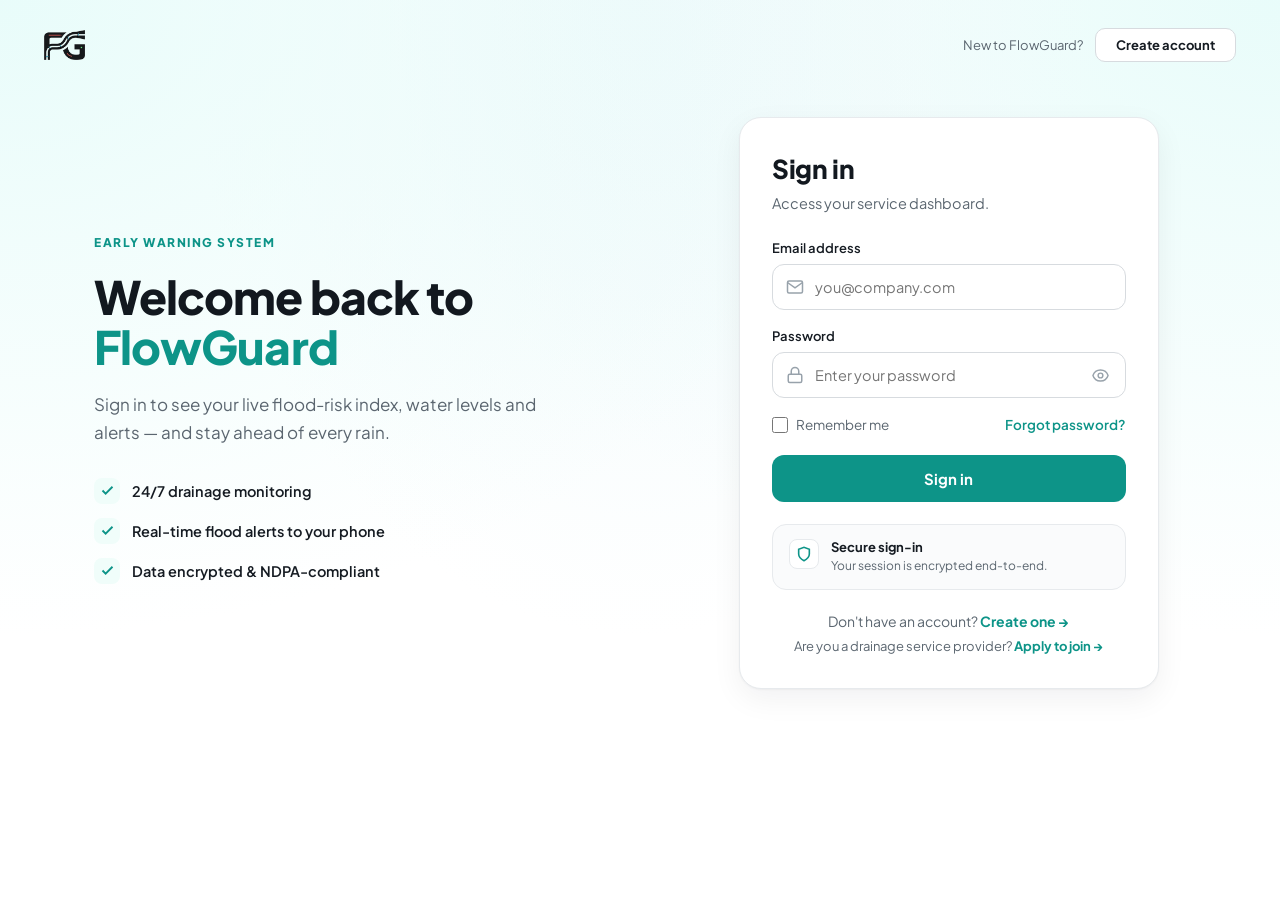
==== commit 7de10fa4: "Field: 401 handling, notif badge, technician assignment, comments, onboarding, a11y; login SP link" ====
--- a/field/index.html
+++ b/field/index.html
@@ -41,13 +41,14 @@
   .app{display:grid;grid-template-columns:224px 1fr;min-height:100vh}
   /* ── rail (client portal shell) ── */
   .rail{background:var(--surface);border-right:1px solid var(--line);display:flex;flex-direction:column;padding:20px 14px;gap:4px;position:sticky;top:0;height:100vh;overflow-y:auto;overflow-x:hidden}
-  .rail-brand{display:flex;align-items:center;gap:10px;padding:2px 8px 16px}
+  .rail-brand{display:flex;align-items:center;gap:8px;padding:2px 8px 16px}
   .rail-brand .logo{height:30px;width:auto;max-width:44px;object-fit:contain}
   .rail-brand .logo-dark{display:none}
   [data-theme="dark"] .rail-brand .logo-light{display:none}
   [data-theme="dark"] .rail-brand .logo-dark{display:block}
+  .rail-brand .bl{display:flex;flex-direction:column;line-height:1.05;min-width:0}
   .rail-brand .brand-name{font-family:var(--ff-d);font-size:16px;font-weight:600;letter-spacing:-.01em}
-  .rail-brand .tag{font-size:9.5px;font-weight:700;letter-spacing:.06em;text-transform:uppercase;color:var(--brand);background:var(--brand-soft);padding:2px 6px;border-radius:6px;margin-left:auto}
+  .rail-brand .tag{font-size:9px;font-weight:700;letter-spacing:.16em;text-transform:uppercase;color:var(--brand);margin-top:3px}
   .nav-group{display:flex;flex-direction:column;gap:2px;margin-bottom:6px}
   .nav-heading{font-size:11px;font-weight:600;color:var(--ink-3);text-transform:uppercase;letter-spacing:.07em;padding:12px 12px 6px}
   .navbtn{display:flex;align-items:center;gap:12px;width:100%;padding:9px 12px;border-radius:10px;color:var(--ink-2);transition:.13s;cursor:pointer;border:none;background:none;text-align:left;font-family:var(--ff);font-size:13px;font-weight:500}
@@ -58,10 +59,12 @@
   .navbtn.locked{color:var(--ink-3);cursor:not-allowed}
   .navbtn .lk{margin-left:auto;color:var(--lock);display:none}
   .navbtn.locked .lk{display:block}
+  .navbtn .nbadge{margin-left:auto;min-width:18px;height:18px;border-radius:9px;background:var(--alert);color:#fff;font-size:10px;font-weight:700;display:none;align-items:center;justify-content:center;padding:0 5px}
+  .navbtn.on .nbadge{background:rgba(255,255,255,.28)}
   .rail-foot{margin-top:auto;display:flex;flex-direction:column;gap:4px;padding-top:12px;border-top:1px solid var(--line)}
   .rail-user{display:flex;align-items:center;gap:10px;width:100%;padding:8px 10px;border-radius:10px;border:none;background:none;cursor:pointer;text-align:left}
   .rail-user .me-av{width:32px;height:32px;border-radius:50%;background:var(--brand-deep);color:#fff;display:grid;place-items:center;font-family:var(--ff-d);font-weight:600;font-size:13px;flex-shrink:0}
-  .rail-user .who{min-width:0}
+  .rail-user .who{min-width:0;display:flex;flex-direction:column;line-height:1.25}
   .rail-user .nm{font-size:13px;font-weight:600;color:var(--ink);white-space:nowrap;overflow:hidden;text-overflow:ellipsis}
   .rail-user .org{font-size:11px;color:var(--ink-3);white-space:nowrap;overflow:hidden;text-overflow:ellipsis}
   /* ── main + sticky header ── */
@@ -148,6 +151,24 @@
   .msg{padding:11px 13px;border-radius:var(--rx);font-size:13px;margin:10px 0;display:none}
   .msg.err{background:var(--alert-bg);color:var(--alert);display:block}
   .msg.ok{background:var(--ok-bg);color:var(--ok);display:block}
+  /* ── profile ── */
+  .phead{display:flex;align-items:center;gap:18px;padding:24px}
+  .phead .pav{width:64px;height:64px;border-radius:18px;background:var(--brand-soft);color:var(--brand-deep);display:grid;place-items:center;font-family:var(--ff-d);font-weight:700;font-size:24px;flex-shrink:0}
+  .phead .pnm{font-family:var(--ff-d);font-size:22px;font-weight:700;letter-spacing:-.01em}
+  .phead .pmeta{color:var(--ink-3);font-size:13px;margin-top:3px}
+  .phead .pact{margin-left:auto;display:flex;gap:8px}
+  .pgrid{display:grid;grid-template-columns:1.6fr 1fr;gap:16px;align-items:start}
+  @media(max-width:820px){.pgrid{grid-template-columns:1fr}}
+  .card-h{font-family:var(--ff-d);font-size:14px;font-weight:600;padding:16px 20px;border-bottom:1px solid var(--line)}
+  .card-b{padding:18px 20px}
+  .glance{display:grid;grid-template-columns:1fr 1fr;gap:1px;background:var(--line)}
+  .glance .g{background:var(--surface);padding:16px 18px}
+  .glance .gn{font-family:var(--ff-d);font-size:26px;font-weight:700;line-height:1}
+  .glance .gl{font-size:11px;color:var(--ink-3);text-transform:uppercase;letter-spacing:.05em;margin-top:6px}
+  .prow{display:flex;justify-content:space-between;gap:16px;padding:11px 0;border-bottom:1px solid var(--line);font-size:14px}
+  .prow:last-child{border-bottom:0}
+  .prow .k{color:var(--ink-3);font-weight:500;flex-shrink:0}
+  .prow .v{text-align:right}
   /* ── modal ── */
   .mo-back{position:fixed;inset:0;background:rgba(6,12,16,.55);backdrop-filter:blur(2px);display:flex;align-items:center;justify-content:center;z-index:100;padding:20px;animation:mo-fade .15s ease}
   @keyframes mo-fade{from{opacity:0}to{opacity:1}}
@@ -187,8 +208,7 @@
     <div class="rail-brand">
       <img class="logo logo-light" src="../fg-logo-light.png" alt="FlowGuard">
       <img class="logo logo-dark" src="../fg-logo-dark.png" alt="FlowGuard">
-      <span class="brand-name">FlowGuard</span>
-      <span class="tag">Provider</span>
+      <span class="bl"><span class="brand-name">FlowGuard</span><span class="tag">Provider</span></span>
     </div>
     <nav class="nav-group" id="nav-work"></nav>
     <div class="nav-group"><div class="nav-heading">Account</div><div id="nav-acct"></div></div>
@@ -206,7 +226,11 @@
   var $=function(id){return document.getElementById(id);};
   function tok(){try{return localStorage.getItem('token');}catch(_){return null;}}
   function esc(v){return String(v==null?'':v).replace(/[&<>"']/g,function(c){return {'&':'&amp;','<':'&lt;','>':'&gt;','"':'&quot;',"'":'&#39;'}[c];});}
-  function api(path,method,body){return fetch(API+path,{method:method||'GET',headers:{'Authorization':'Bearer '+tok(),'Content-Type':'application/json'},body:body?JSON.stringify(body):undefined}).then(function(r){return r.json().then(function(j){return {ok:r.ok,status:r.status,j:j};});});}
+  function api(path,method,body){return fetch(API+path,{method:method||'GET',headers:{'Authorization':'Bearer '+tok(),'Content-Type':'application/json'},body:body?JSON.stringify(body):undefined}).then(function(r){
+    if(r.status===401){ try{localStorage.removeItem('token');localStorage.removeItem('user');}catch(_){}
+      window.location.href='../login.html'; return {ok:false,status:401,j:{}}; }
+    return r.json().then(function(j){return {ok:r.ok,status:r.status,j:j};},function(){return {ok:r.ok,status:r.status,j:{}};});
+  },function(){return {ok:false,status:0,j:{}};});}
   function fmtDT(d){return d?new Date(d).toLocaleString('en-GB',{day:'numeric',month:'short',hour:'2-digit',minute:'2-digit'}):'—';}
   function fmtDate(d){return d?new Date(d).toLocaleDateString('en-GB',{day:'numeric',month:'short',year:'numeric'}):'—';}
 
@@ -245,9 +269,21 @@
 
   function navBtn(k,label,alwaysOpen,active){
     var locked=STATE.locked&&!alwaysOpen;
-    return '<button class="navbtn'+(k===active?' on':'')+(locked?' locked':'')+'" data-tab="'+k+'">'
+    var extra=k==='notifications'?'<span class="nbadge" id="nbadge">0</span>':'';
+    return '<button class="navbtn'+(k===active?' on':'')+(locked?' locked':'')+'" data-tab="'+k+'"'+(k===active?' aria-current="page"':'')+'>'
       +'<svg viewBox="0 0 24 24" fill="none" stroke="currentColor" stroke-width="2" stroke-linecap="round" stroke-linejoin="round">'+IC[k]+'</svg>'
-      +'<span class="navlabel">'+label+'</span>'+LOCK+'</button>';
+      +'<span class="navlabel">'+label+'</span>'+extra+LOCK+'</button>';
+  }
+  var _notifUnread=0;
+  function setBadge(){var b=$('nbadge');if(b){b.textContent=_notifUnread>9?'9+':String(_notifUnread);b.style.display=_notifUnread?'flex':'none';}}
+  function updateNotifBadge(){
+    if(STATE.locked)return;
+    api('/notifications').then(function(res){
+      if(!res.ok)return;
+      var rows=(res.j&&res.j.data)||[];
+      _notifUnread=rows.filter(function(n){return !n.is_read;}).length;
+      setBadge();
+    });
   }
   function renderRail(active){
     $('nav-work').innerHTML=NAV_WORK.map(function(m){return navBtn(m[0],m[1],m[2],active);}).join('');
@@ -255,6 +291,7 @@
     Array.prototype.forEach.call(document.querySelectorAll('.navbtn[data-tab]'),function(b){
       b.addEventListener('click',function(){ if(b.classList.contains('locked'))return; $('rail').classList.remove('open'); go(b.dataset.tab); });
     });
+    setBadge();
   }
 
   /* ── header ── */
@@ -320,6 +357,18 @@
       var awaiting=jobs.filter(function(j){return j.status==='completed';});
       var verified=jobs.filter(function(j){return j.status==='verified';});
       var needAction=jobs.filter(function(j){return j.status==='dispatched'||j.status==='rejected';});
+      // freshly-approved provider with nothing yet — orient them
+      if(!jobs.length&&!props.length){
+        $('dash').innerHTML='<div class="card"><div class="phead" style="padding:22px"><span class="pav">✓</span>'
+          +'<div><div class="pnm" style="font-size:18px">You\'re approved and ready</div>'
+          +'<div class="pmeta">FlowGuard will dispatch jobs to you here. When they do, you\'ll get a notification and the job appears under Jobs.</div></div></div>'
+          +'<div class="card-b" style="border-top:1px solid var(--line)"><div style="font-weight:600;margin-bottom:8px">Get set up</div>'
+          +'<div class="prow"><span class="k">Add your team</span><span class="v"><a style="color:var(--brand-deep);font-weight:600;cursor:pointer" onclick="go(\'team\')">Invite members →</a></span></div>'
+          +'<div class="prow"><span class="k">Complete your company profile</span><span class="v"><a style="color:var(--brand-deep);font-weight:600;cursor:pointer" onclick="go(\'profile\')">Open profile →</a></span></div>'
+          +'<div class="prow"><span class="k">Questions?</span><span class="v"><a style="color:var(--brand-deep);font-weight:600;cursor:pointer" onclick="go(\'support\')">Contact support →</a></span></div>'
+          +'</div></div>';
+        return;
+      }
       var html='<div class="kpi-row">'
         +kpi('Open jobs',open.length,open.length?'In progress or awaiting you':'All clear',IC.jobs)
         +kpi('Awaiting verification',awaiting.length,'Submitted to FlowGuard',IC.clock)
@@ -343,16 +392,25 @@
 
   /* ── JOBS ── */
   var JOB_FILTER='active';
+  var JOB_SCOPE='team'; // team | mine (admins/supervisors can switch; techs forced to mine)
   var FBUCKET={active:ACTIVE_ST,completed:['completed'],verified:['verified']};
   function renderJobs(){
+    var canScope=STATE.user&&['owner_admin','supervisor'].indexOf(STATE.user.sp_role)>-1;
+    if(!canScope)JOB_SCOPE='mine';
     var tabs=[['active','Active'],['completed','Submitted'],['verified','Verified']];
+    var scopeCtl=canScope?'<div class="seg" style="margin-left:auto"><button class="'+(JOB_SCOPE==='mine'?'on':'')+'" data-scope="mine">My jobs</button><button class="'+(JOB_SCOPE==='team'?'on':'')+'" data-scope="team">All team</button></div>':'';
     $('view').innerHTML=topBar('Jobs','Work dispatched to you by FlowGuard')
-      +'<div class="seg" id="jchips">'+tabs.map(function(t){return '<button class="'+(t[0]===JOB_FILTER?'on':'')+'" data-s="'+t[0]+'">'+t[1]+'</button>';}).join('')+'</div><div id="jlist">'+stateBox('empty','Loading…','')+'</div>';
+      +'<div style="display:flex;align-items:center;gap:10px;flex-wrap:wrap">'
+      +'<div class="seg" id="jchips">'+tabs.map(function(t){return '<button class="'+(t[0]===JOB_FILTER?'on':'')+'" data-s="'+t[0]+'">'+t[1]+'</button>';}).join('')+'</div>'
+      +scopeCtl+'</div><div id="jlist" style="margin-top:16px">'+stateBox('empty','Loading…','')+'</div>';
     $('jchips').addEventListener('click',function(e){var b=e.target.closest('button');if(!b)return;JOB_FILTER=b.dataset.s;renderJobs();});
+    Array.prototype.forEach.call(document.querySelectorAll('[data-scope]'),function(b){b.addEventListener('click',function(){JOB_SCOPE=b.dataset.scope;renderJobs();});});
     api('/jobs').then(function(res){
       var el=$('jlist');
       if(!res.ok){el.innerHTML=stateBox('error',"Couldn't load jobs",(res.j&&res.j.error)||'Please try again.');return;}
-      var rows=((res.j&&res.j.data)||[]).filter(function(r){return (FBUCKET[JOB_FILTER]||[]).indexOf(r.status)>-1;});
+      var uid=STATE.user&&STATE.user.id;
+      var rows=((res.j&&res.j.data)||[]).filter(function(r){return (FBUCKET[JOB_FILTER]||[]).indexOf(r.status)>-1;})
+        .filter(function(r){return JOB_SCOPE==='team'?true:r.assigned_technician_id===uid;});
       if(!rows.length){el.innerHTML=stateBox('empty','No jobs here',JOB_FILTER==='active'?'New jobs FlowGuard dispatches to you will appear here.':'Nothing in this view yet.');return;}
       el.innerHTML='<div class="card tbl-wrap"><table class="tbl"><thead><tr><th>Job</th><th>Property</th><th>Priority</th><th>Status</th><th>SLA due</th><th></th></tr></thead><tbody>'
         +rows.map(function(j){var pr=PR[j.priority]?'<span class="pri" style="color:'+PRC[j.priority]+'">'+PR[j.priority]+'</span>':'—';
@@ -375,7 +433,10 @@
       var have={};(j.evidence||[]).forEach(function(e){if(e.evidence_key)have[e.evidence_key]=1;});
       var reqs=Array.isArray(j.required_evidence)?j.required_evidence:[];
       var reqHtml=reqs.length?reqs.map(function(r){return '<span class="req '+(have[r.key]?'ok':'no')+'">'+(have[r.key]?'✓':'○')+' '+esc(r.label||r.key)+'</span>';}).join(''):'<span class="tl-d">No specific evidence required.</span>';
-      var evHtml=(j.evidence||[]).map(function(e){return '<div class="ev"><span class="k">'+esc(e.kind)+'</span><span style="flex:1;color:var(--ink-2)">'+esc(e.caption||e.evidence_key||'—')+'</span>'+(e.file_url?'<a href="'+esc(e.file_url)+'" target="_blank" rel="noopener" style="color:var(--brand-deep);font-weight:700">Open</a>':'')+((e.lat!=null&&e.lng!=null)?'<span class="tl-d">'+Number(e.lat).toFixed(3)+','+Number(e.lng).toFixed(3)+'</span>':'')+'</div>';}).join('')||'<div class="tl-d" style="margin-top:6px">Nothing uploaded yet.</div>';
+      var evHtml=(j.evidence||[]).map(function(e){
+        var isImg=(e.kind==='photo'||e.kind==='signature')&&e.file_url;
+        var thumb=isImg?'<a href="'+esc(e.file_url)+'" target="_blank" rel="noopener"><img src="'+esc(e.file_url)+'" style="width:44px;height:44px;object-fit:cover;border-radius:8px;border:1px solid var(--line)"></a>':'';
+        return '<div class="ev">'+thumb+'<span class="k">'+esc(e.kind)+'</span><span style="flex:1;color:var(--ink-2)">'+esc(e.caption||e.evidence_key||'—')+'</span>'+(e.file_url&&!isImg?'<a href="'+esc(e.file_url)+'" target="_blank" rel="noopener" style="color:var(--brand-deep);font-weight:700">Open</a>':'')+((e.lat!=null&&e.lng!=null)?'<span class="tl-d">'+Number(e.lat).toFixed(3)+','+Number(e.lng).toFixed(3)+'</span>':'')+'</div>';}).join('')||'<div class="tl-d" style="margin-top:6px">Nothing uploaded yet.</div>';
       var LB={created:'Created',dispatched:'Dispatched to you',accepted:'Accepted',declined:'Declined',en_route:'En route',started:'Work started',completed:'Marked complete',verified:'Verified by FlowGuard',rejected:'Returned for rework',cancelled:'Cancelled',evidence_added:'Evidence added',note:'Note'};
       var tl=(j.events||[]).map(function(e){return '<div class="tl-i"><div class="tl-t">'+esc(LB[e.event_type]||e.event_type)+(e.note?' — '+esc(e.note):'')+'</div><div class="tl-d">'+fmtDT(e.created_at)+'</div></div>';}).join('')||'<div class="tl-d">No activity yet.</div>';
       var canEvidence=['accepted','en_route','in_progress'].indexOf(j.status)>-1;
@@ -385,6 +446,7 @@
         +'<div class="msg" id="jmsg"></div>'
         +'<dl class="kv"><dt>Priority</dt><dd>'+esc(PR[j.priority]||j.priority)+'</dd>'
         +'<dt>Property</dt><dd>'+esc(j.property_name||'—')+(j.property_address?(' · '+esc(j.property_address)):'')+'</dd>'
+        +'<dt>Technician</dt><dd>'+esc(j.technician_name||'Unassigned')+(canAssign(j)?' <a id="reassign" style="color:var(--brand-deep);font-weight:600;cursor:pointer">'+(j.assigned_technician_id?'Reassign':'Assign')+'</a>':'')+'</dd>'
         +'<dt>Scheduled</dt><dd>'+fmtDT(j.scheduled_for)+'</dd><dt>SLA due</dt><dd>'+fmtDT(j.sla_due_at)+'</dd>'
         +(j.description?'<dt>Details</dt><dd>'+esc(j.description)+'</dd>':'')
         +(j.reject_reason?'<dt>Rework</dt><dd style="color:var(--warn)">'+esc(j.reject_reason)+'</dd>':'')+'</dl>'
@@ -392,10 +454,48 @@
         +(canEvidence?'<div id="evForm"></div>':'')
         +'<div style="margin-top:16px"><dt style="color:var(--ink-3);font-weight:600;font-size:12px;text-transform:uppercase;letter-spacing:.3px;margin-bottom:6px">Uploaded</dt>'+evHtml+'</div>'
         +'<div class="actions" id="jactions"></div></div>'
-        +'<div class="card"><h3 style="font-size:15px">Activity</h3><div class="tl">'+tl+'</div></div>';
+        +'<div class="card"><h3 style="font-size:15px;margin-bottom:10px">Activity</h3><div class="tl">'+tl+'</div></div>'
+        +'<div class="card"><h3 style="font-size:15px;margin-bottom:10px">Messages</h3><div id="jcomments">'+stateBox('empty','Loading…','')+'</div>'
+          +'<div class="fld" style="margin-top:14px"><textarea id="jc-body" rows="2" placeholder="Message FlowGuard about this job…"></textarea></div>'
+          +'<div class="actions" style="margin-top:0"><button class="btn sm" id="jc-send">Send</button></div></div>';
       $('jback').addEventListener('click',function(){go('jobs');});
       if(canEvidence)renderEvidenceForm(j);
       renderActions(j);
+      var ra=$('reassign');if(ra)ra.addEventListener('click',function(){assignJob(j);});
+      renderComments(j);
+    });
+  }
+  function canAssign(j){return STATE.user&&['owner_admin','supervisor'].indexOf(STATE.user.sp_role)>-1&&['dispatched','accepted','en_route','in_progress'].indexOf(j.status)>-1;}
+  function assignJob(j){
+    api('/service-providers/me/members').then(function(res){
+      var mem=((res.j&&res.j.data)||[]).filter(function(m){return m.is_active;});
+      if(!mem.length){modal('Assign technician','<p class="muted">No active team members yet. Add one from the Team screen first.</p>',[{label:'Close',cls:'ghost',onClick:closeModal}]);return;}
+      modal('Assign technician',
+        '<div class="msg" id="mo-msg"></div><div class="fld"><label>Technician</label><select id="mo-tech">'
+        +mem.map(function(m){return '<option value="'+m.id+'"'+(m.id===j.assigned_technician_id?' selected':'')+'>'+esc(m.full_name||m.email)+' · '+esc((m.sp_role||'').replace(/_/g,' '))+'</option>';}).join('')+'</select></div>',
+        [{label:'Cancel',cls:'ghost',onClick:closeModal},
+         {label:'Assign',onClick:function(btn){var t=$('mo-tech').value;btn.disabled=true;
+           api('/jobs/'+j.id+'/assign','POST',{technician_id:t}).then(function(r){if(r.ok&&r.j.success){closeModal();openJob(j.id);}else{moErr((r.j&&r.j.error)||'Failed');btn.disabled=false;}});}}]);
+    });
+  }
+  function renderComments(j){
+    api('/jobs/'+j.id+'/comments').then(function(res){
+      var el=$('jcomments');if(!el)return;
+      var rows=(res.j&&res.j.data)||[];
+      el.innerHTML=rows.length?rows.map(function(c){
+        var mine=c.author_type===(STATE.user&&STATE.user.user_type);
+        return '<div style="margin:10px 0;display:flex;flex-direction:column;'+(mine?'align-items:flex-end':'align-items:flex-start')+'">'
+          +'<div style="max-width:80%;background:'+(mine?'var(--brand-soft)':'var(--surface-2)')+';color:var(--ink);padding:9px 12px;border-radius:12px;font-size:13.5px;line-height:1.45">'+esc(c.body)+'</div>'
+          +'<div class="tl-d" style="margin-top:3px">'+esc(c.author_name||(c.author_type==='internal'?'FlowGuard':'Provider'))+' · '+fmtDT(c.created_at)+'</div></div>';
+      }).join(''):'<div class="tl-d">No messages yet. Start the conversation below.</div>';
+    });
+    var send=$('jc-send');if(send)send.addEventListener('click',function(){
+      var b=$('jc-body').value.trim();if(!b)return;
+      send.disabled=true;
+      api('/jobs/'+j.id+'/comments','POST',{body:b}).then(function(r){
+        send.disabled=false;
+        if(r.ok&&r.j.success){$('jc-body').value='';renderComments(j);}
+      });
     });
   }
 
@@ -524,15 +624,18 @@
     });
   }
   /* ── reusable modal ── */
-  function closeModal(){var m=$('mo-root');if(m)m.remove();}
+  var _moEsc=null;
+  function closeModal(){var m=$('mo-root');if(m)m.remove();if(_moEsc){document.removeEventListener('keydown',_moEsc);_moEsc=null;}}
   function modal(title,bodyHtml,buttons){
     closeModal();
     var back=document.createElement('div');back.className='mo-back';back.id='mo-root';
-    back.innerHTML='<div class="mo"><div class="mo-h"><span>'+esc(title)+'</span><button class="x" data-x>&times;</button></div>'
+    back.setAttribute('role','dialog');back.setAttribute('aria-modal','true');back.setAttribute('aria-label',title);
+    back.innerHTML='<div class="mo"><div class="mo-h"><span>'+esc(title)+'</span><button class="x" data-x aria-label="Close">&times;</button></div>'
       +'<div class="mo-b">'+bodyHtml+'</div><div class="mo-f" id="mo-foot"></div></div>';
     document.body.appendChild(back);
     back.addEventListener('mousedown',function(e){if(e.target===back)closeModal();});
     back.querySelector('[data-x]').addEventListener('click',closeModal);
+    _moEsc=function(e){if(e.key==='Escape')closeModal();};document.addEventListener('keydown',_moEsc);
     var foot=back.querySelector('#mo-foot');
     (buttons||[]).forEach(function(b){var el=document.createElement('button');el.className='btn'+(b.cls?' '+b.cls:'');el.textContent=b.label;el.addEventListener('click',function(){b.onClick(el);});foot.appendChild(el);});
     var first=back.querySelector('input,select,textarea');if(first)first.focus();
@@ -547,15 +650,16 @@
       '<div class="msg" id="mo-msg"></div>'
       +'<div class="fld"><label>Full name</label><input id="mo-name" placeholder="e.g. Chidi Okafor"></div>'
       +'<div class="fld"><label>Work email</label><input id="mo-email" type="email" placeholder="name@company.com"></div>'
+      +'<div class="fld"><label>Phone (optional)</label><input id="mo-phone" placeholder="0803 000 0000"></div>'
       +'<div class="fld"><label>Role</label><select id="mo-role">'+ROLE_OPTS+adminOpt+'</select></div>'
       +'<p class="tl-d" style="margin-top:4px">They\'ll get an email with a link to set their password and sign in.</p>',
       [{label:'Cancel',cls:'ghost',onClick:closeModal},
        {label:'Send invite',onClick:function(btn){
-         var name=$('mo-name').value.trim(),email=$('mo-email').value.trim(),role=$('mo-role').value;
+         var name=$('mo-name').value.trim(),email=$('mo-email').value.trim(),phone=$('mo-phone').value.trim(),role=$('mo-role').value;
          if(name.length<2)return moErr('Enter their full name');
          if(!/^[^@\s]+@[^@\s]+\.[^@\s]+$/.test(email))return moErr('Enter a valid email');
          btn.disabled=true;btn.textContent='Sending…';
-         api('/service-providers/me/members','POST',{full_name:name,email:email,sp_role:role}).then(function(res){
+         api('/service-providers/me/members','POST',{full_name:name,email:email,phone:phone||null,sp_role:role}).then(function(res){
            if(res.ok&&res.j.success){closeModal();renderTeam();}
            else{moErr((res.j&&res.j.error)||'Could not add member');btn.disabled=false;btn.textContent='Send invite';}
          });
@@ -569,7 +673,8 @@
       +'<div class="fld"><label>Role</label><select id="mo-role"><option value="field_technician"'+(cur==='field_technician'?' selected':'')+'>Field technician</option>'
         +'<option value="supervisor"'+(cur==='supervisor'?' selected':'')+'>Supervisor</option>'
         +'<option value="owner_admin"'+(cur==='owner_admin'?' selected':'')+'>Admin</option></select></div>'
-      +'<p class="tl-d" style="margin-top:4px">'+esc(m.email)+'</p>',
+      +'<p class="tl-d" style="margin-top:4px">'+esc(m.email)+(m.email_verified?'':' · invite pending')+'</p>'
+      +(m.email_verified?'':'<div class="actions" style="margin-top:10px"><button class="btn ghost sm" id="mo-resend">Resend set-password link</button></div>'),
       [{label:'Remove from team',cls:'ghost',onClick:function(btn){
           btn.disabled=true;
           api('/service-providers/me/members/'+m.id,'DELETE').then(function(res){
@@ -582,28 +687,41 @@
             if(res.ok&&res.j.success){closeModal();renderTeam();}else{moErr((res.j&&res.j.error)||'Failed');btn.disabled=false;btn.textContent='Save';}
           });
         }}]);
+    var rs=$('mo-resend');if(rs)rs.addEventListener('click',function(){rs.disabled=true;rs.textContent='Sending…';
+      api('/service-providers/me/members/'+m.id+'/resend','POST',{}).then(function(res){
+        rs.textContent=res.ok&&res.j.success?'Sent ✓':'Failed'; if(!(res.ok&&res.j.success))moErr((res.j&&res.j.error)||'Failed to resend');});});
   }
 
   /* ── NOTIFICATIONS ── */
   function renderNotifications(){
     $('view').innerHTML=topBar('Notifications','Updates from FlowGuard',
       '<button class="btn ghost sm" id="ntf-readall">Mark all read</button>')+'<div id="nlist">'+stateBox('empty','Loading…','')+'</div>';
-    $('ntf-readall').addEventListener('click',function(){api('/notifications/read-all','PUT',{}).then(renderNotifications);});
+    $('ntf-readall').addEventListener('click',function(){api('/notifications/read-all','PUT',{}).then(function(){_notifUnread=0;setBadge();renderNotifications();});});
     api('/notifications').then(function(res){
       var el=$('nlist');
       if(!res.ok){el.innerHTML=stateBox('error',"Couldn't load notifications",(res.j&&res.j.error)||'');return;}
       var rows=(res.j&&res.j.data)||[];
+      _notifUnread=rows.filter(function(n){return !n.is_read;}).length;setBadge();
       if(!rows.length){el.innerHTML=stateBox('empty','No notifications','Job dispatches, verifications and updates from FlowGuard will show up here.');return;}
       var TC={success:'ok',error:'alert',warning:'warn',info:'info'};
       el.innerHTML='<div class="card" style="padding:0">'+rows.map(function(n){
-        return '<div style="display:flex;gap:12px;align-items:flex-start;padding:14px 18px;border-bottom:1px solid var(--line);'+(n.is_read?'':'background:var(--surface-2)')+'">'
+        return '<div class="ntf-item" data-id="'+esc(n.id)+'" data-read="'+(n.is_read?'1':'0')+'" style="display:flex;gap:12px;align-items:flex-start;padding:14px 18px;border-bottom:1px solid var(--line);cursor:'+(n.is_read?'default':'pointer')+';'+(n.is_read?'':'background:var(--surface-2)')+'">'
           +'<span class="chip '+(TC[n.type]||'neutral')+'" style="margin-top:2px"><span class="d"></span></span>'
           +'<div style="flex:1;min-width:0"><div style="font-weight:600;font-size:14px">'+esc(n.title||'')+'</div>'
           +(n.message?'<div class="muted" style="font-size:13px;margin-top:2px">'+esc(n.message)+'</div>':'')
-          +'<div class="tl-d" style="margin-top:3px">'+fmtDT(n.created_at)+'</div></div></div>';
+          +'<div class="tl-d" style="margin-top:3px">'+fmtDT(n.created_at)+'</div></div>'
+          +(n.is_read?'':'<span style="width:8px;height:8px;border-radius:50%;background:var(--brand);flex-shrink:0;margin-top:6px"></span>')+'</div>';
       }).join('')+'</div>';
-      // mark all as read on view (best-effort)
-      api('/notifications/read-all','PUT',{});
+      // mark an item read when the user actually opens/clicks it
+      Array.prototype.forEach.call(el.querySelectorAll('.ntf-item'),function(it){
+        it.addEventListener('click',function(){
+          if(it.dataset.read==='1')return;
+          it.dataset.read='1';it.style.background='';it.style.cursor='default';
+          var dot=it.lastElementChild;if(dot&&dot.tagName==='SPAN'&&dot.style.borderRadius)dot.remove();
+          _notifUnread=Math.max(0,_notifUnread-1);setBadge();
+          api('/notifications/'+encodeURIComponent(it.dataset.id)+'/read','PUT',{});
+        });
+      });
     });
   }
 
@@ -614,23 +732,47 @@
     var st=({active:['ok','Active'],pending:['warn','Under review'],rejected:['alert','Not approved'],suspended:['neutral','Suspended']})[o.status]||['neutral',o.status||'—'];
     var pendingSubmit=o.status==='pending'&&!o.verification_submitted_at;
     var editable=isAdmin();
-    var actions=editable?'<button class="btn ghost sm" id="prof-edit">Edit</button>':'';
+    var actions=editable?'<button class="btn ghost sm" id="prof-edit">Edit profile</button>':'';
+    var row=function(k,v){return '<div class="prow"><span class="k">'+esc(k)+'</span><span class="v">'+v+'</span></div>';};
     $('view').innerHTML=topBar('Company profile',(STATE.org&&STATE.org.name)||'',actions)+pendingBanner()
-      +'<div class="card"><div style="display:flex;align-items:center;gap:14px;margin-bottom:18px">'
-        +'<span class="me-av" style="width:52px;height:52px;font-size:18px;border-radius:14px;background:var(--brand-soft);color:var(--brand-deep)">'+esc((o.name||'F').slice(0,2).toUpperCase())+'</span>'
-        +'<div><div style="font-family:var(--ff-d);font-size:20px;font-weight:700">'+esc(o.name||'Your organisation')+'</div>'
-        +'<span class="chip '+st[0]+'"><span class="d"></span>'+st[1]+'</span></div></div>'
-      +'<dl class="kv"><dt>Contact person</dt><dd>'+esc(o.contact_person||'—')+'</dd>'
-      +'<dt>Email</dt><dd>'+esc(o.email||'—')+'</dd><dt>Phone</dt><dd>'+esc(o.phone||'—')+'</dd>'
-      +'<dt>Coverage area</dt><dd>'+esc(o.coverage_area||'—')+'</dd>'
-      +'<dt>Services</dt><dd>'+svc(o.service_types)+'</dd>'
-      +'<dt>Member since</dt><dd>'+fmtDate(o.created_at)+'</dd></dl>'
-      +(pendingSubmit?'<div class="actions"><button class="btn" id="submitVerify">Submit for verification</button></div>'
-        :(o.status==='pending'?'<p style="margin-top:14px;color:var(--warn)">Submitted — awaiting FlowGuard review.</p>':''))
+      +'<div class="card" style="padding:0;overflow:hidden">'
+        +'<div class="phead"><span class="pav">'+esc((o.name||'F').slice(0,2).toUpperCase())+'</span>'
+          +'<div><div class="pnm">'+esc(o.name||'Your organisation')+'</div>'
+          +'<div style="margin-top:6px"><span class="chip '+st[0]+'"><span class="d"></span>'+st[1]+'</span></div></div>'
+          +(editable?'<div class="pact"><button class="btn ghost sm" id="prof-edit2">Edit profile</button></div>':'')+'</div>'
+      +'</div>'
+      +'<div class="pgrid">'
+        +'<div class="card" style="padding:0"><div class="card-h">Company details</div><div class="card-b">'
+          +row('Contact person',esc(o.contact_person||'—'))
+          +row('Email',esc(o.email||'—'))
+          +row('Phone',esc(o.phone||'—'))
+          +row('Coverage area',esc(o.coverage_area||'—'))
+          +row('Services','<span style="display:inline-flex;flex-wrap:wrap;gap:6px;justify-content:flex-end">'+svc(o.service_types)+'</span>')
+          +row('Member since',fmtDate(o.created_at))
+          +'</div></div>'
+        +'<div><div class="card" style="padding:0"><div class="card-h">At a glance</div>'
+          +'<div class="glance" id="p-glance">'
+            +'<div class="g"><div class="gn" id="g-team">–</div><div class="gl">Team members</div></div>'
+            +'<div class="g"><div class="gn" id="g-props">–</div><div class="gl">Properties</div></div>'
+            +'<div class="g"><div class="gn" id="g-open">–</div><div class="gl">Open jobs</div></div>'
+            +'<div class="g"><div class="gn" id="g-verified">–</div><div class="gl">Verified jobs</div></div>'
+          +'</div></div>'
+          +(pendingSubmit?'<div class="card"><div class="card-b" style="padding:18px 20px"><div style="font-weight:600;margin-bottom:6px">Ready for review?</div><p class="muted" style="font-size:13px;margin-bottom:12px">Submit your profile and FlowGuard will verify your organisation.</p><button class="btn" id="submitVerify">Submit for verification</button></div></div>'
+            :(o.status==='pending'?'<div class="card"><div class="card-b"><span class="chip warn"><span class="d"></span>Submitted — awaiting review</span></div></div>':''))
+          +'</div>'
       +'</div>';
+    var wire=function(id){var e=$(id);if(e)e.addEventListener('click',editProfile);};wire('prof-edit');wire('prof-edit2');
     var sv=$('submitVerify');if(sv)sv.addEventListener('click',function(){sv.disabled=true;sv.textContent='Submitting…';
       api('/service-providers/me/submit-verification','POST',{}).then(function(){STATE.org.verification_submitted_at=new Date().toISOString();renderProfile();});});
-    var ed=$('prof-edit');if(ed)ed.addEventListener('click',editProfile);
+    // live counts for "At a glance"
+    if(o.status==='active'){
+      Promise.all([api('/service-providers/me/members'),api('/service-providers/me/properties'),api('/jobs/stats')]).then(function(r){
+        var mem=(r[0].ok&&r[0].j.data)||[],prp=(r[1].ok&&r[1].j.data)||[],st2=(r[2].ok&&r[2].j.data)||{};
+        var set=function(id,v){var e=$(id);if(e)e.textContent=v;};
+        set('g-team',mem.length);set('g-props',prp.length);
+        set('g-open',st2.open!=null?st2.open:0);set('g-verified',st2.verified!=null?st2.verified:0);
+      });
+    } else { ['g-team','g-props','g-open','g-verified'].forEach(function(id){var e=$(id);if(e)e.textContent='0';}); }
   }
   function editProfile(){
     var o=STATE.org||{};
@@ -680,6 +822,7 @@
       applyTheme();
       go(STATE.locked?'profile':'dashboard');
       $('app').style.visibility='visible';
+      if(!STATE.locked){ updateNotifBadge(); setInterval(updateNotifBadge,60000); }
     }).catch(function(){window.location.href='../login.html';});
   })();
 </script>
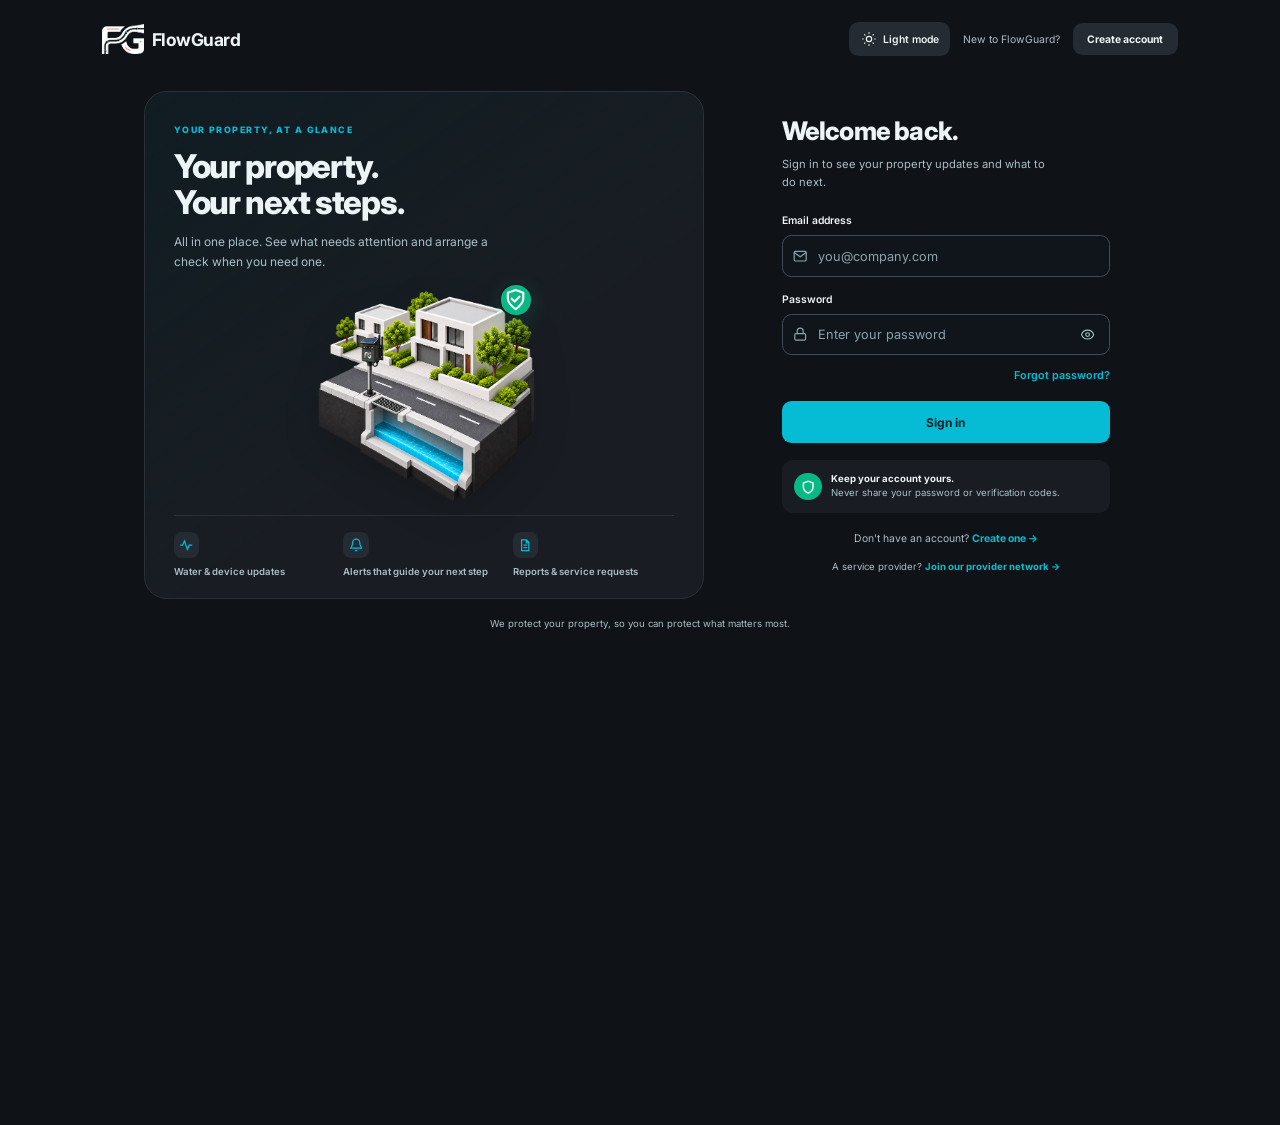
==== commit 50bbcf02: "Client portal: redesigned interface, registration and service requests" ====
--- a/field/index.html
+++ b/field/index.html
@@ -9,6 +9,7 @@
 <link rel="preconnect" href="https://fonts.googleapis.com">
 <link rel="preconnect" href="https://fonts.gstatic.com" crossorigin>
 <link href="https://fonts.googleapis.com/css2?family=Space+Grotesk:wght@400;500;600;700&family=Inter:wght@400;450;500;600&display=swap" rel="stylesheet">
+<script src="service-requests.js?v=local1"></script>
 <script>
   /* no-flash theme: apply saved/system theme before first paint */
   (function(){try{var t=localStorage.getItem('fg_field_theme')||'system';
@@ -223,10 +224,11 @@
 
 <script>
   var API='https://api.flowguard.ng/api/v1';
+  var LOCAL_WORKFLOW=false;
   var $=function(id){return document.getElementById(id);};
-  function tok(){try{return localStorage.getItem('token');}catch(_){return null;}}
+  function tok(){if(LOCAL_WORKFLOW)return 'synthetic-local-provider';try{return localStorage.getItem('token');}catch(_){return null;}}
   function esc(v){return String(v==null?'':v).replace(/[&<>"']/g,function(c){return {'&':'&amp;','<':'&lt;','>':'&gt;','"':'&quot;',"'":'&#39;'}[c];});}
-  function api(path,method,body){return fetch(API+path,{method:method||'GET',headers:{'Authorization':'Bearer '+tok(),'Content-Type':'application/json'},body:body?JSON.stringify(body):undefined}).then(function(r){
+  function api(path,method,body){return fetch(API+path,{method:method||'GET',headers:LOCAL_WORKFLOW?{'X-FlowGuard-Local-Role':'provider','Content-Type':'application/json'}:{'Authorization':'Bearer '+tok(),'Content-Type':'application/json'},body:body?JSON.stringify(body):undefined}).then(function(r){
     if(r.status===401){ try{localStorage.removeItem('token');localStorage.removeItem('user');}catch(_){}
       window.location.href='../login.html'; return {ok:false,status:401,j:{}}; }
     return r.json().then(function(j){return {ok:r.ok,status:r.status,j:j};},function(){return {ok:r.ok,status:r.status,j:{}};});
@@ -263,7 +265,8 @@
   matchMedia('(prefers-color-scheme:dark)').addEventListener('change',function(){if(curTheme()==='system')applyTheme();});
 
   /* ── nav ── */
-  var NAV_WORK=[['dashboard','Dashboard',false],['jobs','Jobs',false],['properties','Properties',false]];
+  var NAV_WORK=[['dashboard','Dashboard',false],['jobs','Jobs',false],['requests','Direct requests',false],['properties','Properties',false]];
+  IC.requests=IC.jobs;
   var NAV_ACCT=[['team','Team',false],['notifications','Notifications',false],['profile','Profile',true],['support','Support',true]];
   var STATE={locked:true,org:null,user:null,tab:'dashboard'};
 
@@ -320,6 +323,7 @@
     STATE.tab=tab; renderRail(tab);
     if(tab==='dashboard')return renderDashboard();
     if(tab==='jobs')return renderJobs();
+    if(tab==='requests')return ProviderServiceRequests.render();
     if(tab==='properties')return renderProperties();
     if(tab==='profile')return renderProfile();
     if(tab==='support')return renderSupport();
@@ -820,8 +824,9 @@
       $('meAv').textContent=(nm.split(' ').map(function(x){return x[0];}).join('').toUpperCase().slice(0,2))||'FG';
       $('meOrg').textContent=(STATE.org&&STATE.org.name)||'Sign out';
       applyTheme();
-      go(STATE.locked?'profile':'dashboard');
+      go(STATE.locked?'profile':LOCAL_WORKFLOW?'requests':'dashboard');
       $('app').style.visibility='visible';
+      if(LOCAL_WORKFLOW){var localBanner=document.createElement('p');localBanner.textContent='DISPOSABLE LOCAL WORKFLOW · Synthetic provider · Data resets on restart';localBanner.style.cssText='position:fixed;bottom:8px;left:8px;z-index:2000;padding:8px;background:var(--brand-deep);color:white;font-size:12px';document.body.appendChild(localBanner);}
       if(!STATE.locked){ updateNotifBadge(); setInterval(updateNotifBadge,60000); }
     }).catch(function(){window.location.href='../login.html';});
   })();
